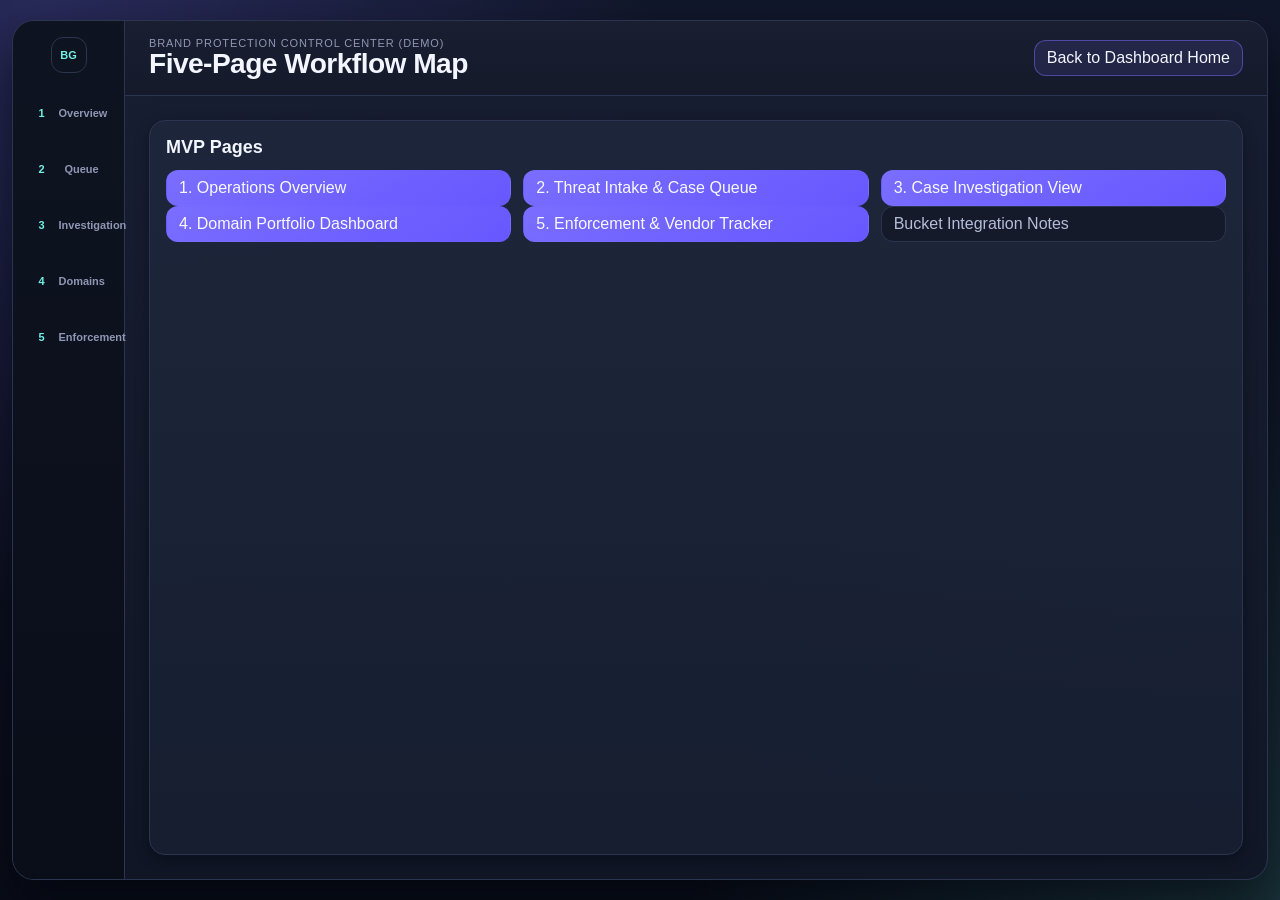
==== dashboard/security-suite/index.html @ 29cd8f2a "feat(brandguard): implement 5-page control center MVP + reusable saas-security-neon bucket feat(bran" ====
<!doctype html>
<html lang="en">
  <head>
    <meta charset="UTF-8" />
    <meta name="viewport" content="width=device-width, initial-scale=1.0" />
    <title>Brand Protection Control Center — Interface Map</title>
    <link rel="stylesheet" href="../../design-system/saas-security-neon/tokens.css" />
    <link rel="stylesheet" href="./assets/security-suite.css" />
  </head>
  <body class="theme-saas-security-neon">
    <div class="ss-page">
      <div class="ss-shell">
        <aside class="ss-rail">
          <div class="ss-logo" aria-hidden="true">BG</div>
          <nav class="ss-rail-nav" aria-label="Brand Protection Control Center pages">
            <a class="ss-icon-link" href="./security-overview.html" aria-label="Operations Overview"><span class="ss-icon-letter">1</span><span class="ss-icon-text">Overview</span></a>
            <a class="ss-icon-link" href="./table.html" aria-label="Case Queue"><span class="ss-icon-letter">2</span><span class="ss-icon-text">Queue</span></a>
            <a class="ss-icon-link" href="./charts.html" aria-label="Case Investigation"><span class="ss-icon-letter">3</span><span class="ss-icon-text">Investigation</span></a>
            <a class="ss-icon-link" href="./heatmap.html" aria-label="Domain Portfolio"><span class="ss-icon-letter">4</span><span class="ss-icon-text">Domains</span></a>
            <a class="ss-icon-link" href="./ui-elements.html" aria-label="Enforcement and Vendor Tracker"><span class="ss-icon-letter">5</span><span class="ss-icon-text">Enforcement</span></a>
          </nav>
        </aside>

        <main class="ss-main">
          <header class="ss-topbar">
            <div class="ss-topbar-row">
              <div>
                <p class="ss-page-kicker">Brand Protection Control Center (Demo)</p>
                <h1 class="ss-page-title">Five-Page Workflow Map</h1>
              </div>
              <div class="ss-actions">
                <a class="ss-link-btn ghost" href="../index.html">Back to Dashboard Home</a>
              </div>
            </div>
          </header>

          <section class="ss-content ss-grid">
            <article class="ss-card">
              <div class="ss-card-title-row"><h2 class="ss-card-title">MVP Pages</h2></div>
              <div class="ss-kpi-row">
                <a class="ss-link-btn primary" href="./security-overview.html">1. Operations Overview</a>
                <a class="ss-link-btn primary" href="./table.html">2. Threat Intake &amp; Case Queue</a>
                <a class="ss-link-btn primary" href="./charts.html">3. Case Investigation View</a>
              </div>
              <div class="ss-kpi-row">
                <a class="ss-link-btn primary" href="./heatmap.html">4. Domain Portfolio Dashboard</a>
                <a class="ss-link-btn primary" href="./ui-elements.html">5. Enforcement &amp; Vendor Tracker</a>
                <a class="ss-link-btn" href="../../design-system/saas-security-neon/INTEGRATION.md" target="_blank" rel="noreferrer">Bucket Integration Notes</a>
              </div>
            </article>
          </section>
        </main>
      </div>
    </div>
  </body>
</html>
---- design-system/saas-security-neon/tokens.css ----
.theme-saas-security-neon {
  --ss-color-bg: #0b0f1d;
  --ss-color-surface: #151a2b;
  --ss-color-surface-alt: #1e2338;
  --ss-color-surface-elevated: #242c45;
  --ss-color-border: #2b3550;
  --ss-color-text-primary: #f3f5ff;
  --ss-color-text-secondary: #b5bdd8;
  --ss-color-text-tertiary: #8f97b5;
  --ss-color-accent-primary: #7a6dff;
  --ss-color-accent-secondary: #72f0e4;
  --ss-color-accent-tertiary: #ea93ff;
  --ss-color-chart-lime: #c8ef6a;
  --ss-color-warning: #ffbf73;
  --ss-color-danger: #ff739d;
  --ss-color-success: #62efc0;

  --ss-font-family-sans: Manrope, "Segoe UI", "SF Pro Text", sans-serif;
  --ss-font-family-display: Sora, Manrope, "Segoe UI", sans-serif;

  --ss-type-xs: 11px;
  --ss-type-sm: 13px;
  --ss-type-md: 15px;
  --ss-type-lg: 18px;
  --ss-type-xl: 28px;
  --ss-type-display: 52px;

  --ss-weight-regular: 400;
  --ss-weight-medium: 500;
  --ss-weight-semibold: 600;
  --ss-weight-bold: 700;

  --ss-space-1: 4px;
  --ss-space-2: 8px;
  --ss-space-3: 12px;
  --ss-space-4: 16px;
  --ss-space-5: 24px;
  --ss-space-6: 32px;
  --ss-space-7: 40px;
  --ss-space-8: 56px;
  --ss-space-9: 72px;

  --ss-radius-sm: 8px;
  --ss-radius-md: 12px;
  --ss-radius-lg: 16px;
  --ss-radius-xl: 22px;
  --ss-radius-pill: 999px;

  --ss-shadow-subtle: 0 4px 14px rgba(2, 4, 14, 0.34);
  --ss-shadow-medium: 0 16px 34px rgba(2, 4, 14, 0.45);
  --ss-shadow-floating: 0 24px 50px rgba(1, 3, 11, 0.58);

  --ss-motion-fast: 120ms;
  --ss-motion-normal: 220ms;
  --ss-motion-slow: 360ms;
  --ss-motion-easing-standard: cubic-bezier(0.2, 0.8, 0.2, 1);
  --ss-motion-easing-emphasized: cubic-bezier(0.25, 1, 0.4, 1);
}
---- dashboard/security-suite/assets/security-suite.css ----
:root {
  --ss-page-max: 1360px;
  --ss-rail-width: 112px;
  --ss-focus-ring: 2px solid var(--ss-color-accent-primary);
}

* {
  box-sizing: border-box;
}

html,
body {
  margin: 0;
  min-height: 100%;
}

body {
  font-family: var(--ss-font-family-sans);
  color: var(--ss-color-text-primary);
  background:
    radial-gradient(circle at 4% 0%, rgba(122, 109, 255, 0.22), transparent 40%),
    radial-gradient(circle at 100% 100%, rgba(114, 240, 228, 0.16), transparent 38%),
    linear-gradient(180deg, #11172b 0%, #090d18 100%);
}

a,
button,
input,
select,
textarea {
  font: inherit;
  color: inherit;
}

a {
  text-decoration: none;
}

a:focus-visible,
button:focus-visible,
input:focus-visible,
select:focus-visible,
textarea:focus-visible {
  outline: var(--ss-focus-ring);
  outline-offset: 2px;
}

.ss-page {
  width: min(var(--ss-page-max), calc(100% - var(--ss-space-5)));
  margin: 20px auto;
}

.ss-shell {
  min-height: calc(100vh - 40px);
  border-radius: var(--ss-radius-xl);
  border: 1px solid var(--ss-color-border);
  background: linear-gradient(180deg, rgba(23, 30, 49, 0.96), rgba(16, 22, 37, 0.96));
  box-shadow: var(--ss-shadow-floating);
  display: grid;
  grid-template-columns: var(--ss-rail-width) 1fr;
  overflow: hidden;
}

.ss-rail {
  border-right: 1px solid var(--ss-color-border);
  background: linear-gradient(180deg, rgba(14, 19, 32, 0.95), rgba(9, 13, 24, 0.95));
  padding: var(--ss-space-4) var(--ss-space-2);
  display: grid;
  grid-template-rows: auto 1fr;
  gap: var(--ss-space-4);
}

.ss-logo {
  width: 36px;
  height: 36px;
  border-radius: var(--ss-radius-md);
  border: 1px solid var(--ss-color-border);
  margin: 0 auto;
  display: grid;
  place-items: center;
  font-size: var(--ss-type-xs);
  font-weight: var(--ss-weight-semibold);
  color: var(--ss-color-accent-secondary);
}

.ss-rail-nav {
  display: grid;
  align-content: start;
  gap: var(--ss-space-2);
}

.ss-icon-link {
  width: 94px;
  min-height: 48px;
  margin: 0 auto;
  border-radius: var(--ss-radius-md);
  border: 1px solid transparent;
  background: transparent;
  color: var(--ss-color-text-tertiary);
  display: grid;
  align-items: center;
  justify-items: center;
  grid-template-columns: 18px 1fr;
  gap: 8px;
  padding: 8px 10px;
  font-size: var(--ss-type-sm);
  font-weight: var(--ss-weight-semibold);
  transition:
    color var(--ss-motion-fast) var(--ss-motion-easing-standard),
    border-color var(--ss-motion-fast) var(--ss-motion-easing-standard),
    background var(--ss-motion-fast) var(--ss-motion-easing-standard);
}

.ss-icon-link:hover,
.ss-icon-link.is-active {
  color: var(--ss-color-text-primary);
  background: var(--ss-color-surface-elevated);
  border-color: var(--ss-color-border);
}

.ss-icon-letter {
  color: var(--ss-color-accent-secondary);
  font-size: var(--ss-type-xs);
  font-weight: var(--ss-weight-bold);
}

.ss-icon-text {
  font-size: 11px;
  text-align: left;
  line-height: 1.1;
}

.ss-main {
  display: grid;
  grid-template-rows: auto 1fr;
  overflow: hidden;
}

.ss-topbar {
  border-bottom: 1px solid var(--ss-color-border);
  padding: var(--ss-space-4) var(--ss-space-5);
  display: grid;
  gap: var(--ss-space-3);
  background: linear-gradient(180deg, rgba(25, 31, 49, 0.95), rgba(20, 26, 42, 0.95));
}

.ss-topbar-row {
  display: flex;
  flex-wrap: wrap;
  align-items: center;
  justify-content: space-between;
  gap: var(--ss-space-3);
}

.ss-page-kicker {
  margin: 0;
  font-size: var(--ss-type-xs);
  letter-spacing: 0.08em;
  text-transform: uppercase;
  color: var(--ss-color-text-tertiary);
}

.ss-page-title {
  margin: 0;
  font-family: var(--ss-font-family-display);
  font-size: clamp(26px, 2.2vw, 48px);
  letter-spacing: -0.02em;
  line-height: 1.05;
  text-wrap: balance;
}

.ss-actions,
.ss-controls {
  display: flex;
  flex-wrap: wrap;
  gap: var(--ss-space-2);
  align-items: center;
}

.ss-page-tabs {
  display: flex;
  flex-wrap: wrap;
  gap: 6px;
}

.ss-page-tab {
  border: 1px solid var(--ss-color-border);
  border-radius: var(--ss-radius-pill);
  background: rgba(255, 255, 255, 0.02);
  color: var(--ss-color-text-secondary);
  padding: 6px 10px;
  font-size: var(--ss-type-xs);
  line-height: 1.2;
  transition:
    border-color var(--ss-motion-fast) var(--ss-motion-easing-standard),
    color var(--ss-motion-fast) var(--ss-motion-easing-standard),
    background var(--ss-motion-fast) var(--ss-motion-easing-standard);
}

.ss-page-tab:hover {
  border-color: rgba(122, 109, 255, 0.72);
  color: var(--ss-color-text-primary);
  background: rgba(122, 109, 255, 0.18);
}

.ss-page-tab.is-active {
  border-color: rgba(122, 109, 255, 0.78);
  color: var(--ss-color-text-primary);
  background: rgba(122, 109, 255, 0.24);
}

.ss-btn,
.ss-link-btn,
.ss-pill,
.ss-segment,
.ss-state-toggle,
.ss-page-btn,
.ss-icon-btn {
  border: 1px solid var(--ss-color-border);
  border-radius: var(--ss-radius-md);
  background: var(--ss-color-surface);
  color: var(--ss-color-text-secondary);
  padding: 8px 12px;
  cursor: pointer;
  transition:
    transform var(--ss-motion-fast) var(--ss-motion-easing-standard),
    border-color var(--ss-motion-fast) var(--ss-motion-easing-standard),
    color var(--ss-motion-fast) var(--ss-motion-easing-standard),
    background var(--ss-motion-fast) var(--ss-motion-easing-standard);
}

.ss-btn:hover,
.ss-link-btn:hover,
.ss-pill:hover,
.ss-segment:hover,
.ss-state-toggle:hover,
.ss-page-btn:hover,
.ss-icon-btn:hover {
  border-color: rgba(122, 109, 255, 0.72);
  color: var(--ss-color-text-primary);
  background: var(--ss-color-surface-elevated);
}

.ss-btn:disabled,
.ss-segment:disabled {
  opacity: 0.5;
  cursor: not-allowed;
}

.ss-btn.primary,
.ss-link-btn.primary {
  border-color: transparent;
  color: #f8f9ff;
  background: linear-gradient(150deg, var(--ss-color-accent-primary), #6658ff);
}

.ss-btn.primary:hover,
.ss-link-btn.primary:hover {
  transform: translateY(-1px);
}

.ss-btn.ghost,
.ss-link-btn.ghost {
  border-color: rgba(122, 109, 255, 0.5);
  color: var(--ss-color-text-primary);
  background: rgba(122, 109, 255, 0.12);
}

.ss-pill.is-active,
.ss-segment.is-active,
.ss-state-toggle.is-active,
.ss-page-btn.is-active {
  border-color: rgba(122, 109, 255, 0.7);
  color: var(--ss-color-text-primary);
  background: rgba(122, 109, 255, 0.24);
}

.ss-page-btn {
  width: 32px;
  height: 32px;
  border-radius: 999px;
  padding: 0;
}

.ss-field {
  min-width: 228px;
  display: grid;
  gap: 4px;
  color: var(--ss-color-text-secondary);
  font-size: var(--ss-type-xs);
}

.ss-field-small {
  min-width: 94px;
}

.ss-input,
.ss-select,
.ss-range,
.ss-textarea {
  border: 1px solid var(--ss-color-border);
  border-radius: var(--ss-radius-md);
  background: var(--ss-color-surface);
  color: var(--ss-color-text-primary);
  padding: 8px 10px;
}

.ss-textarea {
  resize: vertical;
  min-height: 84px;
}

.ss-select {
  appearance: none;
  background-image:
    linear-gradient(45deg, transparent 50%, var(--ss-color-text-secondary) 50%),
    linear-gradient(135deg, var(--ss-color-text-secondary) 50%, transparent 50%);
  background-position:
    calc(100% - 18px) 14px,
    calc(100% - 12px) 14px;
  background-size: 6px 6px;
  background-repeat: no-repeat;
  padding-right: 28px;
}

.ss-content {
  overflow: auto;
  padding: var(--ss-space-5);
}

.ss-grid {
  display: grid;
  gap: var(--ss-space-4);
}

.ss-two-col {
  display: grid;
  gap: var(--ss-space-4);
  grid-template-columns: 1.15fr 0.85fr;
}

.ss-two-col-main {
  align-items: start;
}

.ss-card {
  border: 1px solid var(--ss-color-border);
  border-radius: var(--ss-radius-lg);
  background: linear-gradient(180deg, rgba(31, 39, 61, 0.86), rgba(23, 31, 49, 0.86));
  box-shadow: var(--ss-shadow-subtle);
  padding: var(--ss-space-4);
}

.ss-card-title-row {
  display: flex;
  justify-content: space-between;
  align-items: baseline;
  gap: var(--ss-space-2);
  flex-wrap: wrap;
  margin-bottom: var(--ss-space-3);
}

.ss-card-title {
  margin: 0;
  font-family: var(--ss-font-family-display);
  font-size: var(--ss-type-lg);
}

.ss-subtle {
  margin: 0;
  color: var(--ss-color-text-secondary);
  font-size: var(--ss-type-sm);
}

.ss-subtitle {
  margin: var(--ss-space-3) 0 var(--ss-space-2);
  color: var(--ss-color-text-primary);
  font-size: var(--ss-type-sm);
}

.ss-kpi-row {
  display: grid;
  gap: var(--ss-space-3);
  grid-template-columns: repeat(3, minmax(0, 1fr));
}

.ss-kpi-card h2 {
  margin: var(--ss-space-1) 0 0;
  font-family: var(--ss-font-family-display);
  font-size: clamp(26px, 2.2vw, 36px);
}

.ss-kpi-compact .ss-kpi-card h2 {
  font-size: clamp(22px, 1.8vw, 30px);
}

.ss-table-wrap {
  border: 1px solid var(--ss-color-border);
  border-radius: var(--ss-radius-md);
  overflow: auto;
}

.ss-table {
  width: 100%;
  border-collapse: collapse;
  min-width: 760px;
}

.ss-table-wide {
  min-width: 1180px;
}

.ss-table th,
.ss-table td {
  padding: 11px 12px;
  border-bottom: 1px solid var(--ss-color-border);
  text-align: left;
  font-size: var(--ss-type-sm);
  line-height: 1.35;
  vertical-align: top;
  overflow-wrap: anywhere;
}

.ss-table th {
  text-transform: uppercase;
  letter-spacing: 0.06em;
  font-size: var(--ss-type-xs);
  color: var(--ss-color-text-tertiary);
  background: rgba(14, 20, 34, 0.82);
}

.ss-th-btn {
  border: none;
  background: transparent;
  color: inherit;
  cursor: pointer;
  padding: 0;
}

.ss-table tbody tr {
  transition: background var(--ss-motion-fast) var(--ss-motion-easing-standard);
}

.ss-table tbody tr:hover,
.ss-table tbody tr.is-selected {
  background: rgba(122, 109, 255, 0.16);
}

.ss-pagination {
  margin-top: var(--ss-space-3);
  display: flex;
  justify-content: space-between;
  align-items: center;
  gap: var(--ss-space-3);
  flex-wrap: wrap;
}

.ss-page-buttons {
  display: flex;
  gap: 6px;
}

.ss-status-chip {
  display: inline-flex;
  align-items: center;
  justify-content: center;
  border: 1px solid var(--ss-color-border);
  border-radius: var(--ss-radius-pill);
  padding: 2px 8px;
  font-size: var(--ss-type-xs);
  font-weight: var(--ss-weight-semibold);
}

.ss-status-chip.high {
  border-color: rgba(255, 115, 157, 0.7);
  color: var(--ss-color-danger);
}

.ss-status-chip.medium {
  border-color: rgba(255, 191, 115, 0.76);
  color: var(--ss-color-warning);
}

.ss-status-chip.low {
  border-color: rgba(98, 239, 192, 0.7);
  color: var(--ss-color-success);
}

.ss-status-chip.case {
  border-color: rgba(122, 109, 255, 0.72);
  color: var(--ss-color-accent-secondary);
}

.ss-status-chip.neutral {
  color: var(--ss-color-text-secondary);
}

.ss-empty,
.ss-error,
.ss-loading {
  border: 1px dashed var(--ss-color-border);
  border-radius: var(--ss-radius-md);
  background: rgba(9, 13, 24, 0.5);
  color: var(--ss-color-text-secondary);
  padding: var(--ss-space-3);
}

.ss-error {
  border-color: rgba(255, 115, 157, 0.62);
}

.ss-loading {
  display: inline-flex;
  align-items: center;
  gap: 8px;
}

.ss-loading::before {
  content: '';
  width: 12px;
  height: 12px;
  border-radius: 999px;
  border: 2px solid rgba(122, 109, 255, 0.25);
  border-top-color: var(--ss-color-accent-primary);
  animation: ss-spin 1s linear infinite;
}

@keyframes ss-spin {
  to {
    transform: rotate(360deg);
  }
}

.ss-kv-grid {
  display: grid;
  gap: var(--ss-space-2);
  grid-template-columns: repeat(2, minmax(0, 1fr));
}

.ss-kv {
  margin: 0;
  border: 1px solid var(--ss-color-border);
  border-radius: var(--ss-radius-sm);
  background: rgba(255, 255, 255, 0.03);
  padding: 8px;
  display: grid;
  gap: 3px;
}

.ss-kv p {
  margin: 0;
  color: var(--ss-color-text-tertiary);
  font-size: var(--ss-type-xs);
}

.ss-kv strong {
  color: var(--ss-color-text-primary);
  font-size: var(--ss-type-sm);
  overflow-wrap: anywhere;
}

.ss-chip-row {
  display: flex;
  flex-wrap: wrap;
  gap: 8px;
}

.ss-chip {
  border-radius: var(--ss-radius-pill);
  border: 1px solid var(--ss-color-border);
  background: rgba(255, 255, 255, 0.04);
  color: var(--ss-color-text-secondary);
  padding: 4px 8px;
  font-size: var(--ss-type-xs);
}

.ss-list {
  margin: 0;
  padding-left: 18px;
  display: grid;
  gap: 6px;
  color: var(--ss-color-text-secondary);
  font-size: var(--ss-type-sm);
  line-height: 1.35;
}

.ss-timeline {
  margin: 0;
  padding-left: 18px;
  display: grid;
  gap: var(--ss-space-2);
}

.ss-timeline li {
  color: var(--ss-color-text-secondary);
  font-size: var(--ss-type-sm);
}

.ss-timeline li strong {
  display: block;
  color: var(--ss-color-text-primary);
  font-size: var(--ss-type-sm);
}

.ss-timeline li p {
  margin: 4px 0;
}

.ss-timeline li span {
  color: var(--ss-color-text-tertiary);
  font-size: var(--ss-type-xs);
}

.ss-progress {
  position: relative;
  height: 12px;
  border-radius: var(--ss-radius-pill);
  background: rgba(255, 255, 255, 0.08);
  overflow: hidden;
}

.ss-progress > span {
  position: absolute;
  inset: 0 auto 0 0;
  width: var(--progress, 0%);
  background: linear-gradient(90deg, var(--ss-color-accent-primary), var(--ss-color-accent-secondary));
}

.ss-progress strong {
  position: absolute;
  inset: 0;
  display: grid;
  place-items: center;
  font-size: 10px;
  color: #0b1123;
}

.ss-progress-large {
  height: 18px;
}

.ss-progress-large strong {
  font-size: var(--ss-type-xs);
}

.ss-bar-list {
  display: grid;
  gap: var(--ss-space-2);
}

.ss-bar-item {
  border: 1px solid var(--ss-color-border);
  border-radius: var(--ss-radius-sm);
  background: rgba(255, 255, 255, 0.03);
  padding: 8px;
  display: grid;
  gap: 6px;
}

.ss-bar-meta {
  display: flex;
  justify-content: space-between;
  align-items: flex-start;
  gap: var(--ss-space-2);
  font-size: var(--ss-type-sm);
}

.ss-bar-meta span {
  color: var(--ss-color-text-secondary);
  flex: 1;
  line-height: 1.3;
  overflow-wrap: anywhere;
}

.ss-bar-meta strong {
  color: var(--ss-color-text-primary);
  flex: 0 0 auto;
  white-space: nowrap;
}

.ss-bar-track {
  height: 10px;
  border-radius: var(--ss-radius-pill);
  background: rgba(255, 255, 255, 0.08);
  overflow: hidden;
}

.ss-bar-track > span {
  display: block;
  height: 100%;
  background: linear-gradient(90deg, var(--ss-color-accent-primary), var(--ss-color-accent-tertiary));
}

.ss-pipeline {
  display: grid;
  gap: var(--ss-space-2);
}

.ss-pipeline-step {
  display: grid;
  gap: 6px;
}

.ss-svg {
  width: 100%;
  height: 190px;
  border-radius: var(--ss-radius-md);
  border: 1px solid var(--ss-color-border);
  background: rgba(9, 13, 24, 0.42);
}

.ss-tooltip {
  position: fixed;
  z-index: 20;
  max-width: 240px;
  border: 1px solid var(--ss-color-border);
  border-radius: var(--ss-radius-sm);
  background: #0d1220;
  color: var(--ss-color-text-primary);
  box-shadow: var(--ss-shadow-medium);
  padding: 6px 8px;
  font-size: var(--ss-type-xs);
  pointer-events: none;
}

.ss-hidden {
  display: none !important;
}

@media (max-width: 1240px) {
  .ss-two-col {
    grid-template-columns: 1fr;
  }

  .ss-kpi-row {
    grid-template-columns: 1fr;
  }
}

@media (max-width: 980px) {
  .ss-page {
    width: calc(100% - var(--ss-space-3));
    margin: 12px auto;
  }

  .ss-shell {
    grid-template-columns: 1fr;
    min-height: auto;
  }

  .ss-rail {
    grid-template-rows: auto;
    grid-template-columns: auto 1fr;
    align-items: center;
    padding: var(--ss-space-3);
  }

  .ss-rail-nav {
    grid-template-columns: repeat(5, minmax(92px, 1fr));
    justify-content: start;
    overflow-x: auto;
  }

  .ss-icon-link {
    width: auto;
    min-width: 92px;
    margin: 0;
  }

  .ss-topbar,
  .ss-content {
    padding: var(--ss-space-3);
  }

  .ss-kv-grid {
    grid-template-columns: 1fr;
  }
}

@media (max-width: 640px) {
  .ss-field {
    min-width: 0;
    width: 100%;
  }

  .ss-actions,
  .ss-controls {
    width: 100%;
  }

  .ss-btn,
  .ss-link-btn,
  .ss-pill,
  .ss-segment {
    flex: 1;
    justify-content: center;
    display: inline-flex;
  }

  .ss-page-tab {
    width: 100%;
  }

  .ss-icon-link {
    min-width: 78px;
    grid-template-columns: 1fr;
    justify-items: center;
    text-align: center;
    gap: 2px;
  }

  .ss-icon-text {
    font-size: 10px;
  }
}
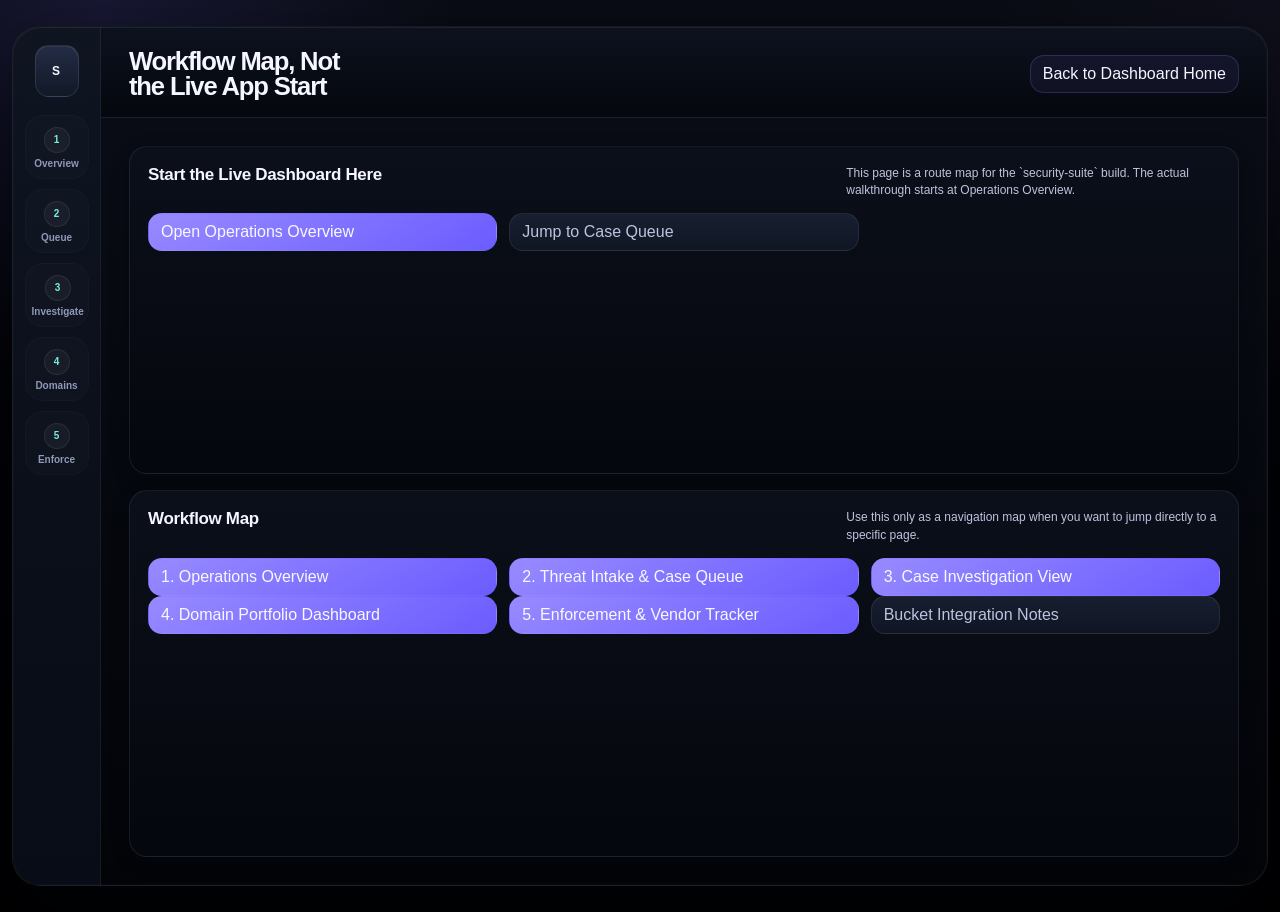
==== commit 72794694: "feat(speculo): refine workflow explainers and overview analytics" ====
--- a/dashboard/security-suite/index.html
+++ b/dashboard/security-suite/index.html
@@ -3,7 +3,7 @@
   <head>
     <meta charset="UTF-8" />
     <meta name="viewport" content="width=device-width, initial-scale=1.0" />
-    <title>Brand Protection Control Center — Interface Map</title>
+    <title>Brand Protection Control Center — Workflow Map (Not App Start)</title>
     <link rel="stylesheet" href="../../design-system/saas-security-neon/tokens.css" />
     <link rel="stylesheet" href="./assets/security-suite.css" />
   </head>
@@ -11,13 +11,13 @@
     <div class="ss-page">
       <div class="ss-shell">
         <aside class="ss-rail">
-          <div class="ss-logo" aria-hidden="true">BG</div>
+          <button class="ss-logo" type="button" data-brand-trigger aria-label="About Speculo">S</button>
           <nav class="ss-rail-nav" aria-label="Brand Protection Control Center pages">
             <a class="ss-icon-link" href="./security-overview.html" aria-label="Operations Overview"><span class="ss-icon-letter">1</span><span class="ss-icon-text">Overview</span></a>
             <a class="ss-icon-link" href="./table.html" aria-label="Case Queue"><span class="ss-icon-letter">2</span><span class="ss-icon-text">Queue</span></a>
-            <a class="ss-icon-link" href="./charts.html" aria-label="Case Investigation"><span class="ss-icon-letter">3</span><span class="ss-icon-text">Investigation</span></a>
+            <a class="ss-icon-link" href="./charts.html" aria-label="Case Investigation"><span class="ss-icon-letter">3</span><span class="ss-icon-text">Investigate</span></a>
             <a class="ss-icon-link" href="./heatmap.html" aria-label="Domain Portfolio"><span class="ss-icon-letter">4</span><span class="ss-icon-text">Domains</span></a>
-            <a class="ss-icon-link" href="./ui-elements.html" aria-label="Enforcement and Vendor Tracker"><span class="ss-icon-letter">5</span><span class="ss-icon-text">Enforcement</span></a>
+            <a class="ss-icon-link" href="./ui-elements.html" aria-label="Enforcement and Vendor Tracker"><span class="ss-icon-letter">5</span><span class="ss-icon-text">Enforce</span></a>
           </nav>
         </aside>
 
@@ -25,8 +25,7 @@
           <header class="ss-topbar">
             <div class="ss-topbar-row">
               <div>
-                <p class="ss-page-kicker">Brand Protection Control Center (Demo)</p>
-                <h1 class="ss-page-title">Five-Page Workflow Map</h1>
+                <h1 class="ss-page-title">Workflow Map, Not the Live App Start</h1>
               </div>
               <div class="ss-actions">
                 <a class="ss-link-btn ghost" href="../index.html">Back to Dashboard Home</a>
@@ -36,7 +35,21 @@
 
           <section class="ss-content ss-grid">
             <article class="ss-card">
-              <div class="ss-card-title-row"><h2 class="ss-card-title">MVP Pages</h2></div>
+              <div class="ss-card-title-row">
+                <h2 class="ss-card-title">Start the Live Dashboard Here</h2>
+                <p class="ss-subtle">This page is a route map for the `security-suite` build. The actual walkthrough starts at Operations Overview.</p>
+              </div>
+              <div class="ss-kpi-row">
+                <a class="ss-link-btn primary" href="./security-overview.html">Open Operations Overview</a>
+                <a class="ss-link-btn" href="./table.html">Jump to Case Queue</a>
+              </div>
+            </article>
+
+            <article class="ss-card">
+              <div class="ss-card-title-row">
+                <h2 class="ss-card-title">Workflow Map</h2>
+                <p class="ss-subtle">Use this only as a navigation map when you want to jump directly to a specific page.</p>
+              </div>
               <div class="ss-kpi-row">
                 <a class="ss-link-btn primary" href="./security-overview.html">1. Operations Overview</a>
                 <a class="ss-link-btn primary" href="./table.html">2. Threat Intake &amp; Case Queue</a>
--- a/design-system/saas-security-neon/tokens.css
+++ b/design-system/saas-security-neon/tokens.css
@@ -1,29 +1,29 @@
 .theme-saas-security-neon {
-  --ss-color-bg: #0b0f1d;
-  --ss-color-surface: #151a2b;
-  --ss-color-surface-alt: #1e2338;
-  --ss-color-surface-elevated: #242c45;
-  --ss-color-border: #2b3550;
-  --ss-color-text-primary: #f3f5ff;
-  --ss-color-text-secondary: #b5bdd8;
-  --ss-color-text-tertiary: #8f97b5;
-  --ss-color-accent-primary: #7a6dff;
-  --ss-color-accent-secondary: #72f0e4;
-  --ss-color-accent-tertiary: #ea93ff;
-  --ss-color-chart-lime: #c8ef6a;
-  --ss-color-warning: #ffbf73;
-  --ss-color-danger: #ff739d;
-  --ss-color-success: #62efc0;
+  --ss-color-bg: #090d18;
+  --ss-color-surface: #141b2b;
+  --ss-color-surface-alt: #1d2539;
+  --ss-color-surface-elevated: #262f47;
+  --ss-color-border: #303a56;
+  --ss-color-text-primary: #f5f6ff;
+  --ss-color-text-secondary: #bcc4de;
+  --ss-color-text-tertiary: #8f98b6;
+  --ss-color-accent-primary: #8879ff;
+  --ss-color-accent-secondary: #79ece1;
+  --ss-color-accent-tertiary: #eca4ff;
+  --ss-color-chart-lime: #ccef73;
+  --ss-color-warning: #ffc27c;
+  --ss-color-danger: #ff7ea6;
+  --ss-color-success: #6de7c6;
 
-  --ss-font-family-sans: Manrope, "Segoe UI", "SF Pro Text", sans-serif;
-  --ss-font-family-display: Sora, Manrope, "Segoe UI", sans-serif;
+  --ss-font-family-sans: Manrope, "Avenir Next", "Segoe UI", sans-serif;
+  --ss-font-family-display: Sora, "Space Grotesk", Manrope, sans-serif;
 
   --ss-type-xs: 11px;
   --ss-type-sm: 13px;
   --ss-type-md: 15px;
-  --ss-type-lg: 18px;
-  --ss-type-xl: 28px;
-  --ss-type-display: 52px;
+  --ss-type-lg: 19px;
+  --ss-type-xl: 30px;
+  --ss-type-display: 56px;
 
   --ss-weight-regular: 400;
   --ss-weight-medium: 500;
@@ -35,20 +35,20 @@
   --ss-space-3: 12px;
   --ss-space-4: 16px;
   --ss-space-5: 24px;
-  --ss-space-6: 32px;
-  --ss-space-7: 40px;
+  --ss-space-6: 34px;
+  --ss-space-7: 42px;
   --ss-space-8: 56px;
   --ss-space-9: 72px;
 
   --ss-radius-sm: 8px;
-  --ss-radius-md: 12px;
-  --ss-radius-lg: 16px;
-  --ss-radius-xl: 22px;
+  --ss-radius-md: 14px;
+  --ss-radius-lg: 18px;
+  --ss-radius-xl: 28px;
   --ss-radius-pill: 999px;
 
-  --ss-shadow-subtle: 0 4px 14px rgba(2, 4, 14, 0.34);
-  --ss-shadow-medium: 0 16px 34px rgba(2, 4, 14, 0.45);
-  --ss-shadow-floating: 0 24px 50px rgba(1, 3, 11, 0.58);
+  --ss-shadow-subtle: 0 6px 18px rgba(2, 5, 16, 0.3);
+  --ss-shadow-medium: 0 18px 42px rgba(2, 5, 16, 0.44);
+  --ss-shadow-floating: 0 30px 72px rgba(1, 3, 11, 0.58);
 
   --ss-motion-fast: 120ms;
   --ss-motion-normal: 220ms;
--- a/dashboard/security-suite/assets/security-suite.css
+++ b/dashboard/security-suite/assets/security-suite.css
@@ -1,6 +1,6 @@
 :root {
-  --ss-page-max: 1360px;
-  --ss-rail-width: 112px;
+  --ss-page-max: 1440px;
+  --ss-rail-width: 88px;
   --ss-focus-ring: 2px solid var(--ss-color-accent-primary);
 }
 
@@ -18,9 +18,9 @@
   font-family: var(--ss-font-family-sans);
   color: var(--ss-color-text-primary);
   background:
-    radial-gradient(circle at 4% 0%, rgba(122, 109, 255, 0.22), transparent 40%),
-    radial-gradient(circle at 100% 100%, rgba(114, 240, 228, 0.16), transparent 38%),
-    linear-gradient(180deg, #11172b 0%, #090d18 100%);
+    radial-gradient(circle at 8% 0%, rgba(110, 92, 236, 0.14), transparent 24%),
+    radial-gradient(circle at 100% 10%, rgba(191, 121, 255, 0.04), transparent 20%),
+    linear-gradient(180deg, #090c14 0%, #020306 42%, #000000 100%);
 }
 
 a,
@@ -47,87 +47,467 @@
 
 .ss-page {
   width: min(var(--ss-page-max), calc(100% - var(--ss-space-5)));
-  margin: 20px auto;
+  margin: 26px auto;
 }
 
 .ss-shell {
   min-height: calc(100vh - 40px);
   border-radius: var(--ss-radius-xl);
-  border: 1px solid var(--ss-color-border);
-  background: linear-gradient(180deg, rgba(23, 30, 49, 0.96), rgba(16, 22, 37, 0.96));
+  border: 1px solid rgba(255, 255, 255, 0.08);
+  background:
+    linear-gradient(180deg, rgba(10, 13, 22, 0.985), rgba(2, 4, 8, 0.995)),
+    linear-gradient(180deg, rgba(255, 255, 255, 0.012), rgba(255, 255, 255, 0));
   box-shadow: var(--ss-shadow-floating);
   display: grid;
   grid-template-columns: var(--ss-rail-width) 1fr;
   overflow: hidden;
+  position: relative;
+}
+
+.ss-shell::before {
+  content: '';
+  position: absolute;
+  inset: 0;
+  pointer-events: none;
+  border-radius: inherit;
+  box-shadow:
+    inset 0 1px 0 rgba(255, 255, 255, 0.06),
+    inset 0 0 0 1px rgba(255, 255, 255, 0.015);
 }
 
 .ss-rail {
-  border-right: 1px solid var(--ss-color-border);
-  background: linear-gradient(180deg, rgba(14, 19, 32, 0.95), rgba(9, 13, 24, 0.95));
-  padding: var(--ss-space-4) var(--ss-space-2);
+  border-right: 1px solid rgba(255, 255, 255, 0.06);
+  background:
+    linear-gradient(180deg, rgba(15, 20, 33, 0.98), rgba(8, 12, 22, 0.98)),
+    radial-gradient(circle at 50% 0%, rgba(136, 121, 255, 0.16), transparent 34%);
+  padding: 18px 10px;
   display: grid;
   grid-template-rows: auto 1fr;
-  gap: var(--ss-space-4);
+  gap: 18px;
 }
 
 .ss-logo {
-  width: 36px;
-  height: 36px;
+  width: 44px;
+  height: 52px;
   border-radius: var(--ss-radius-md);
-  border: 1px solid var(--ss-color-border);
+  border: 1px solid rgba(255, 255, 255, 0.1);
   margin: 0 auto;
   display: grid;
   place-items: center;
+  background: linear-gradient(180deg, rgba(37, 46, 72, 0.95), rgba(18, 24, 39, 0.95));
+  font-size: 12px;
+  font-weight: var(--ss-weight-semibold);
+  letter-spacing: 0.08em;
+  color: var(--ss-color-text-primary);
+  box-shadow: inset 0 1px 0 rgba(255, 255, 255, 0.05);
+}
+
+button.ss-logo {
+  cursor: pointer;
+  transition:
+    transform var(--ss-motion-fast) var(--ss-motion-easing-standard),
+    border-color var(--ss-motion-fast) var(--ss-motion-easing-standard),
+    box-shadow var(--ss-motion-fast) var(--ss-motion-easing-standard),
+    background var(--ss-motion-fast) var(--ss-motion-easing-standard);
+}
+
+button.ss-logo:hover {
+  transform: translateY(-1px);
+  border-color: rgba(151, 138, 255, 0.28);
+  box-shadow:
+    inset 0 1px 0 rgba(255, 255, 255, 0.08),
+    0 12px 22px rgba(3, 6, 17, 0.2);
+}
+
+button.ss-logo[aria-expanded='true'] {
+  border-color: rgba(151, 138, 255, 0.34);
+  box-shadow:
+    inset 0 1px 0 rgba(255, 255, 255, 0.08),
+    0 14px 26px rgba(3, 6, 17, 0.24);
+}
+
+.ss-brand-popover {
+  position: fixed;
+  z-index: 30;
+  width: 248px;
+  border-radius: 16px;
+  border: 1px solid rgba(151, 138, 255, 0.16);
+  background:
+    linear-gradient(180deg, rgba(10, 13, 22, 0.985), rgba(2, 4, 8, 0.995)),
+    radial-gradient(circle at 0% 0%, rgba(110, 92, 236, 0.08), transparent 28%);
+  box-shadow:
+    0 18px 36px rgba(0, 0, 0, 0.35),
+    inset 0 1px 0 rgba(255, 255, 255, 0.06);
+  padding: 12px 14px 13px;
+  display: grid;
+  gap: 10px;
+  opacity: 0;
+  pointer-events: none;
+  transform: translateY(-4px);
+  transition:
+    opacity var(--ss-motion-fast) var(--ss-motion-easing-standard),
+    transform var(--ss-motion-fast) var(--ss-motion-easing-standard);
+}
+
+.ss-brand-popover.is-open {
+  opacity: 1;
+  pointer-events: auto;
+  transform: translateY(0);
+}
+
+.ss-brand-popover-head {
+  display: flex;
+  align-items: center;
+  gap: 8px;
+  color: #8ef7d2;
+  font-size: 11px;
+  letter-spacing: 0.08em;
+  text-transform: uppercase;
+}
+
+.ss-brand-popover-dot {
+  width: 8px;
+  height: 8px;
+  border-radius: 999px;
+  background: linear-gradient(180deg, #8ef7d2, #59c7a0);
+  box-shadow: 0 0 12px rgba(142, 247, 210, 0.28);
+}
+
+.ss-brand-popover-screen {
+  border-radius: 12px;
+  border: 1px solid rgba(255, 255, 255, 0.06);
+  background:
+    linear-gradient(180deg, rgba(6, 9, 16, 0.98), rgba(2, 4, 8, 0.99)),
+    linear-gradient(90deg, rgba(142, 247, 210, 0.02), rgba(151, 138, 255, 0.03));
+  padding: 12px 12px 11px;
+  display: grid;
+  gap: 8px;
+  font-family: ui-monospace, SFMono-Regular, Menlo, Monaco, Consolas, 'Liberation Mono', monospace;
+}
+
+.ss-brand-popover-title {
+  margin: 0;
+  color: #f5f7ff;
+  font-size: 14px;
+  letter-spacing: 0.02em;
+  text-transform: lowercase;
+}
+
+.ss-brand-popover-line {
+  margin: 0;
+  color: #9bb0d3;
+  font-size: 12px;
+  line-height: 1.5;
+  min-height: 18px;
+}
+
+.ss-brand-popover-line::before {
+  content: '> ';
+  color: #8ef7d2;
+}
+
+.ss-brand-cursor {
+  display: inline-block;
+  width: 7px;
+  margin-left: 1px;
+  color: #8ef7d2;
+  animation: ssBrandBlink 1s steps(1) infinite;
+}
+
+@keyframes ssBrandBlink {
+  50% {
+    opacity: 0;
+  }
+}
+
+.ss-explainer-popover {
+  position: fixed;
+  z-index: 32;
+  width: min(520px, calc(100vw - 24px));
+  max-height: calc(100vh - 24px);
+  border-radius: 15px;
+  border: 1px solid rgba(255, 255, 255, 0.08);
+  background:
+    linear-gradient(180deg, rgba(49, 53, 66, 0.98), rgba(29, 32, 40, 0.995));
+  box-shadow:
+    0 26px 56px rgba(0, 0, 0, 0.46),
+    0 0 0 1px rgba(255, 255, 255, 0.025),
+    inset 0 1px 0 rgba(255, 255, 255, 0.06);
+  overflow: hidden;
+  display: grid;
+  opacity: 0;
+  pointer-events: none;
+  transform: translateY(-4px);
+  transition:
+    opacity var(--ss-motion-fast) var(--ss-motion-easing-standard),
+    transform var(--ss-motion-fast) var(--ss-motion-easing-standard);
+}
+
+.ss-explainer-popover.is-open {
+  opacity: 1;
+  pointer-events: auto;
+  transform: translateY(0);
+}
+
+.ss-explainer-popover-head {
+  display: flex;
+  align-items: center;
+  justify-content: space-between;
+  gap: 12px;
+  padding: 11px 14px 10px;
+  border-bottom: 1px solid rgba(255, 255, 255, 0.06);
+  background:
+    linear-gradient(180deg, rgba(62, 67, 81, 0.98), rgba(39, 43, 54, 0.98)),
+    linear-gradient(90deg, rgba(255, 255, 255, 0.03), rgba(255, 255, 255, 0));
+  color: #d4dbeb;
+  font-size: 11px;
+  letter-spacing: 0.04em;
+}
+
+.ss-explainer-popover-head::before {
+  content: '';
+  width: 30px;
+  height: 8px;
+  border-radius: 999px;
+  background:
+    radial-gradient(circle at 4px 50%, rgba(255, 121, 198, 0.86) 0 3px, transparent 3.6px),
+    radial-gradient(circle at 15px 50%, rgba(255, 197, 92, 0.82) 0 3px, transparent 3.6px),
+    radial-gradient(circle at 26px 50%, rgba(69, 214, 166, 0.84) 0 3px, transparent 3.6px);
+  flex: 0 0 auto;
+}
+
+.ss-explainer-window-meta {
+  min-width: 0;
+  display: flex;
+  align-items: center;
+  gap: 10px;
+  margin-right: auto;
+}
+
+.ss-explainer-lang {
+  color: #e4eaf6;
+  font-family: ui-monospace, SFMono-Regular, Menlo, Monaco, Consolas, 'Liberation Mono', monospace;
+  font-size: 10.5px;
+  letter-spacing: 0.02em;
+  text-transform: lowercase;
+}
+
+.ss-explainer-file {
+  min-width: 0;
+  overflow: hidden;
+  text-overflow: ellipsis;
+  white-space: nowrap;
+  font-weight: var(--ss-weight-medium);
+  color: #8f9bb5;
+  font-family: ui-monospace, SFMono-Regular, Menlo, Monaco, Consolas, 'Liberation Mono', monospace;
+}
+
+.ss-explainer-head-mark {
+  color: rgba(255, 255, 255, 0.28);
+  font-family: ui-monospace, SFMono-Regular, Menlo, Monaco, Consolas, 'Liberation Mono', monospace;
+  letter-spacing: 0.04em;
+}
+
+.ss-explainer-popover-screen {
+  background:
+    radial-gradient(circle at top left, rgba(115, 95, 255, 0.045), transparent 34%),
+    linear-gradient(180deg, rgba(27, 29, 37, 0.996), rgba(20, 22, 29, 0.996));
+  padding: 14px 0 10px;
+  display: grid;
+  gap: 10px;
+  min-height: 0;
+  font-family: ui-monospace, SFMono-Regular, Menlo, Monaco, Consolas, 'Liberation Mono', monospace;
+}
+
+.ss-explainer-code {
+  min-height: 148px;
+  display: grid;
+  gap: 2px;
+  padding: 6px 12px 0;
+  max-height: 300px;
+  overflow: auto;
+  border-top: 1px solid rgba(255, 255, 255, 0.025);
+  border-bottom: 1px solid rgba(255, 255, 255, 0.04);
+  background:
+    linear-gradient(180deg, rgba(16, 18, 24, 0.38), rgba(16, 18, 24, 0)),
+    linear-gradient(90deg, rgba(255, 255, 255, 0.01), rgba(255, 255, 255, 0));
+}
+
+.ss-explainer-code::-webkit-scrollbar {
+  width: 8px;
+}
+
+.ss-explainer-code::-webkit-scrollbar-thumb {
+  border-radius: 999px;
+  background: rgba(136, 121, 255, 0.22);
+}
+
+.ss-explainer-code::-webkit-scrollbar-track {
+  background: transparent;
+}
+
+.ss-code-line {
+  display: grid;
+  grid-template-columns: 24px 1fr;
+  gap: 10px;
+  align-items: start;
+  font-size: 11.5px;
+  line-height: 1.64;
+  min-width: 0;
+}
+
+.ss-code-line-number {
+  color: rgba(148, 155, 176, 0.34);
+  text-align: right;
+  user-select: none;
+}
+
+.ss-code-line-content {
+  white-space: pre-wrap;
+  word-break: break-word;
+  padding-left: calc(var(--ss-code-indent, 0) * 13px);
+  min-width: 0;
+}
+
+.ss-code-token {
+  white-space: pre-wrap;
+}
+
+.ss-code-token-key {
+  color: #ff7cc6;
+}
+
+.ss-code-token-string {
+  color: #33dfc6;
+}
+
+.ss-code-token-number {
+  color: #cca8ff;
+}
+
+.ss-code-token-literal {
+  color: #ffc47f;
+}
+
+.ss-code-token-punct {
+  color: #7f8aa3;
+}
+
+.ss-explainer-options {
+  display: grid;
+  gap: 4px;
+  padding: 0 12px 2px;
+}
+
+.ss-explainer-option {
+  width: 100%;
+  display: grid;
+  grid-template-columns: 54px 1fr;
+  gap: 8px;
+  align-items: center;
+  justify-content: flex-start;
+  text-align: left;
+  padding: 6px 9px;
+  border-radius: 8px;
+  border: 1px solid rgba(255, 255, 255, 0.03);
+  background: linear-gradient(180deg, rgba(29, 32, 40, 0.52), rgba(22, 24, 31, 0.62));
+  color: #cad3e6;
+  font-family: ui-monospace, SFMono-Regular, Menlo, Monaco, Consolas, 'Liberation Mono', monospace;
+  font-size: 10.25px;
+  cursor: pointer;
+  transition:
+    border-color var(--ss-motion-fast) var(--ss-motion-easing-standard),
+    background var(--ss-motion-fast) var(--ss-motion-easing-standard),
+    color var(--ss-motion-fast) var(--ss-motion-easing-standard),
+    transform var(--ss-motion-fast) var(--ss-motion-easing-standard);
+}
+
+.ss-explainer-option:hover,
+.ss-explainer-option:focus-visible {
+  border-color: rgba(136, 121, 255, 0.34);
+  color: #ffffff;
+  background: linear-gradient(180deg, rgba(39, 43, 54, 0.86), rgba(28, 31, 40, 0.92));
+  transform: translateY(-1px);
+}
+
+.ss-explainer-option-index {
+  color: #7d89a3;
+  font-size: 9.5px;
+  letter-spacing: 0.04em;
+  text-transform: uppercase;
+}
+
+.ss-explainer-option-label {
+  color: inherit;
+  line-height: 1.32;
+  white-space: nowrap;
+  overflow: hidden;
+  text-overflow: ellipsis;
+}
+
+.ss-rail-nav {
+  display: grid;
+  align-content: start;
+  gap: 10px;
+}
+
+.ss-icon-link {
+  width: 64px;
+  min-height: 64px;
+  margin: 0 auto;
+  border-radius: 18px;
+  border: 1px solid rgba(255, 255, 255, 0.02);
+  background: rgba(255, 255, 255, 0.015);
+  color: var(--ss-color-text-tertiary);
+  display: grid;
+  align-items: center;
+  justify-items: center;
+  grid-template-columns: 1fr;
+  gap: 4px;
+  padding: 10px 6px 9px;
   font-size: var(--ss-type-xs);
   font-weight: var(--ss-weight-semibold);
-  color: var(--ss-color-accent-secondary);
-}
-
-.ss-rail-nav {
-  display: grid;
-  align-content: start;
-  gap: var(--ss-space-2);
-}
-
-.ss-icon-link {
-  width: 94px;
-  min-height: 48px;
-  margin: 0 auto;
-  border-radius: var(--ss-radius-md);
-  border: 1px solid transparent;
-  background: transparent;
-  color: var(--ss-color-text-tertiary);
-  display: grid;
-  align-items: center;
-  justify-items: center;
-  grid-template-columns: 18px 1fr;
-  gap: 8px;
-  padding: 8px 10px;
-  font-size: var(--ss-type-sm);
-  font-weight: var(--ss-weight-semibold);
+  text-align: center;
   transition:
     color var(--ss-motion-fast) var(--ss-motion-easing-standard),
     border-color var(--ss-motion-fast) var(--ss-motion-easing-standard),
-    background var(--ss-motion-fast) var(--ss-motion-easing-standard);
+    background var(--ss-motion-fast) var(--ss-motion-easing-standard),
+    transform var(--ss-motion-fast) var(--ss-motion-easing-standard),
+    box-shadow var(--ss-motion-fast) var(--ss-motion-easing-standard);
 }
 
 .ss-icon-link:hover,
 .ss-icon-link.is-active {
   color: var(--ss-color-text-primary);
-  background: var(--ss-color-surface-elevated);
-  border-color: var(--ss-color-border);
+  background: linear-gradient(180deg, rgba(45, 55, 84, 0.92), rgba(27, 34, 54, 0.92));
+  border-color: rgba(136, 121, 255, 0.22);
+  box-shadow:
+    inset 0 1px 0 rgba(255, 255, 255, 0.04),
+    0 12px 20px rgba(4, 7, 18, 0.25);
+  transform: translateY(-1px);
 }
 
 .ss-icon-letter {
+  width: 26px;
+  height: 26px;
+  border-radius: 999px;
+  border: 1px solid rgba(255, 255, 255, 0.08);
+  background: rgba(255, 255, 255, 0.04);
+  display: grid;
+  place-items: center;
   color: var(--ss-color-accent-secondary);
-  font-size: var(--ss-type-xs);
+  font-size: 10px;
   font-weight: var(--ss-weight-bold);
 }
 
 .ss-icon-text {
-  font-size: 11px;
-  text-align: left;
+  display: block;
+  width: 100%;
+  font-size: 10px;
   line-height: 1.1;
+  max-width: 52px;
+  margin: 0 auto;
+  text-wrap: balance;
 }
 
 .ss-main {
@@ -137,11 +517,13 @@
 }
 
 .ss-topbar {
-  border-bottom: 1px solid var(--ss-color-border);
-  padding: var(--ss-space-4) var(--ss-space-5);
-  display: grid;
-  gap: var(--ss-space-3);
-  background: linear-gradient(180deg, rgba(25, 31, 49, 0.95), rgba(20, 26, 42, 0.95));
+  border-bottom: 1px solid rgba(255, 255, 255, 0.06);
+  padding: 20px 28px 18px;
+  display: grid;
+  gap: 14px;
+  background:
+    linear-gradient(180deg, rgba(13, 18, 31, 0.98), rgba(4, 7, 13, 0.99)),
+    radial-gradient(circle at 0% 0%, rgba(110, 92, 236, 0.06), transparent 20%);
 }
 
 .ss-topbar-row {
@@ -149,13 +531,13 @@
   flex-wrap: wrap;
   align-items: center;
   justify-content: space-between;
-  gap: var(--ss-space-3);
+  gap: 10px 14px;
 }
 
 .ss-page-kicker {
   margin: 0;
   font-size: var(--ss-type-xs);
-  letter-spacing: 0.08em;
+  letter-spacing: 0.14em;
   text-transform: uppercase;
   color: var(--ss-color-text-tertiary);
 }
@@ -163,24 +545,180 @@
 .ss-page-title {
   margin: 0;
   font-family: var(--ss-font-family-display);
-  font-size: clamp(26px, 2.2vw, 48px);
-  letter-spacing: -0.02em;
-  line-height: 1.05;
-  text-wrap: balance;
+  font-size: clamp(24px, 2vw, 42px);
+  font-weight: var(--ss-weight-bold);
+  letter-spacing: -0.045em;
+  line-height: 0.97;
+  text-wrap: pretty;
+  max-width: 15ch;
+}
+
+body[data-page='overview'] .ss-page-title {
+  font-size: clamp(34px, 3vw, 60px);
+  max-width: 9ch;
 }
 
 .ss-actions,
 .ss-controls {
   display: flex;
   flex-wrap: wrap;
-  gap: var(--ss-space-2);
+  gap: 10px;
   align-items: center;
 }
 
+.ss-topbar > .ss-topbar-row:last-child {
+  padding-top: 2px;
+}
+
+.ss-topbar > .ss-topbar-row:last-child .ss-controls {
+  gap: 12px;
+}
+
+body[data-page='overview'] .ss-topbar {
+  gap: 2px;
+  padding-bottom: 8px;
+}
+
+.ss-topbar-row-overview-main {
+  align-items: start;
+  justify-content: flex-start;
+}
+
+.ss-topbar-title-block {
+  display: grid;
+  gap: 1px;
+  align-content: start;
+}
+
+.ss-overview-title-prefix {
+  margin: 0;
+  color: var(--ss-color-text-primary);
+  font-family: var(--ss-font-family-display);
+  font-size: clamp(34px, 3vw, 60px);
+  font-weight: var(--ss-weight-bold);
+  letter-spacing: -0.045em;
+  line-height: 0.97;
+}
+
+.ss-overview-header-actions {
+  margin-left: auto;
+  align-self: flex-start;
+}
+
+.ss-pill-compact {
+  min-height: 34px;
+  padding: 7px 11px;
+  font-size: 13px;
+  letter-spacing: -0.01em;
+  border-radius: 13px;
+}
+
+.ss-help-btn {
+  width: 26px;
+  height: 26px;
+  padding: 0;
+  display: inline-flex;
+  align-items: center;
+  justify-content: center;
+  position: relative;
+  border-radius: 999px;
+  border-color: rgba(255, 255, 255, 0.06);
+  background: linear-gradient(180deg, rgba(12, 13, 16, 0.98), rgba(4, 5, 8, 0.98));
+  box-shadow:
+    inset 0 1px 0 rgba(255, 255, 255, 0.03),
+    0 8px 14px rgba(0, 0, 0, 0.18);
+  font-size: 0;
+  color: transparent;
+  line-height: 1;
+}
+
+.ss-help-btn::before {
+  content: '?';
+  display: block;
+  color: var(--ss-color-text-primary);
+  font-size: 12px;
+  font-weight: 400;
+  line-height: 1;
+  transform: translateY(-0.5px);
+}
+
+.ss-summary-btn::before {
+  content: '★';
+  font-size: 11px;
+  transform: translateY(-0.4px);
+}
+
+.ss-summary-btn.is-active {
+  border-color: rgba(176, 255, 245, 0.3);
+  background: linear-gradient(180deg, rgba(18, 23, 37, 0.98), rgba(8, 11, 19, 0.99));
+  box-shadow:
+    inset 0 1px 0 rgba(255, 255, 255, 0.05),
+    0 10px 18px rgba(0, 0, 0, 0.24),
+    0 0 0 1px rgba(118, 246, 227, 0.08);
+}
+
+.ss-help-btn:hover,
+.ss-help-btn:focus-visible {
+  border-color: rgba(255, 255, 255, 0.14);
+  background: linear-gradient(180deg, rgba(18, 19, 24, 0.98), rgba(7, 8, 11, 0.99));
+  box-shadow:
+    inset 0 1px 0 rgba(255, 255, 255, 0.04),
+    0 10px 18px rgba(0, 0, 0, 0.22);
+}
+
+.ss-panel-help-btn {
+  align-self: flex-start;
+}
+
+.ss-card-title-row-help {
+  align-items: center;
+  margin-bottom: 10px;
+}
+
+.ss-card-title-row-help .ss-field-label {
+  margin-bottom: 0;
+}
+
+.ss-actions-note {
+  flex: 1 1 320px;
+  justify-content: flex-end;
+  max-width: min(430px, 100%);
+  margin-left: auto;
+}
+
+.ss-actions-note-help {
+  gap: 10px;
+  align-items: center;
+}
+
+.ss-actions-note-help .ss-topbar-note {
+  margin-left: 0;
+}
+
+.ss-topbar-note {
+  margin: 0;
+  color: var(--ss-color-text-secondary);
+  font-size: var(--ss-type-sm);
+  line-height: 1.5;
+  text-align: right;
+  text-wrap: pretty;
+  max-width: 42ch;
+  margin-left: auto;
+}
+
+.ss-controls-queue {
+  width: 100%;
+  gap: 12px;
+  align-items: end;
+}
+
+.ss-controls-queue .ss-field:first-child {
+  min-width: min(320px, 100%);
+  flex: 1 1 320px;
+}
+
 .ss-page-tabs {
-  display: flex;
-  flex-wrap: wrap;
-  gap: 6px;
+  display: none;
 }
 
 .ss-page-tab {
@@ -216,17 +754,18 @@
 .ss-state-toggle,
 .ss-page-btn,
 .ss-icon-btn {
-  border: 1px solid var(--ss-color-border);
+  border: 1px solid rgba(255, 255, 255, 0.08);
   border-radius: var(--ss-radius-md);
-  background: var(--ss-color-surface);
+  background: linear-gradient(180deg, rgba(25, 32, 51, 0.92), rgba(17, 23, 38, 0.92));
   color: var(--ss-color-text-secondary);
-  padding: 8px 12px;
+  padding: 9px 12px;
   cursor: pointer;
   transition:
     transform var(--ss-motion-fast) var(--ss-motion-easing-standard),
     border-color var(--ss-motion-fast) var(--ss-motion-easing-standard),
     color var(--ss-motion-fast) var(--ss-motion-easing-standard),
-    background var(--ss-motion-fast) var(--ss-motion-easing-standard);
+    background var(--ss-motion-fast) var(--ss-motion-easing-standard),
+    box-shadow var(--ss-motion-fast) var(--ss-motion-easing-standard);
 }
 
 .ss-btn:hover,
@@ -236,9 +775,10 @@
 .ss-state-toggle:hover,
 .ss-page-btn:hover,
 .ss-icon-btn:hover {
-  border-color: rgba(122, 109, 255, 0.72);
+  border-color: rgba(136, 121, 255, 0.42);
   color: var(--ss-color-text-primary);
-  background: var(--ss-color-surface-elevated);
+  background: linear-gradient(180deg, rgba(34, 43, 66, 0.96), rgba(24, 31, 48, 0.96));
+  box-shadow: 0 12px 20px rgba(3, 6, 17, 0.18);
 }
 
 .ss-btn:disabled,
@@ -251,7 +791,7 @@
 .ss-link-btn.primary {
   border-color: transparent;
   color: #f8f9ff;
-  background: linear-gradient(150deg, var(--ss-color-accent-primary), #6658ff);
+  background: linear-gradient(150deg, #978aff, #6b5cff);
 }
 
 .ss-btn.primary:hover,
@@ -261,18 +801,126 @@
 
 .ss-btn.ghost,
 .ss-link-btn.ghost {
-  border-color: rgba(122, 109, 255, 0.5);
+  border-color: rgba(136, 121, 255, 0.22);
   color: var(--ss-color-text-primary);
-  background: rgba(122, 109, 255, 0.12);
+  background: rgba(136, 121, 255, 0.08);
 }
 
 .ss-pill.is-active,
 .ss-segment.is-active,
 .ss-state-toggle.is-active,
 .ss-page-btn.is-active {
-  border-color: rgba(122, 109, 255, 0.7);
+  border-color: rgba(136, 121, 255, 0.48);
   color: var(--ss-color-text-primary);
-  background: rgba(122, 109, 255, 0.24);
+  background: rgba(136, 121, 255, 0.18);
+}
+
+body[data-page='overview'] .ss-pill,
+body[data-page='investigation'] .ss-pill,
+body[data-page='investigation'] .ss-segment {
+  position: relative;
+  overflow: hidden;
+  border-color: rgba(164, 177, 255, 0.2);
+  background:
+    linear-gradient(180deg, rgba(255, 255, 255, 0.08), rgba(255, 255, 255, 0.015)),
+    linear-gradient(180deg, rgba(40, 50, 77, 0.94), rgba(17, 23, 38, 0.94));
+  box-shadow:
+    inset 0 1px 0 rgba(255, 255, 255, 0.18),
+    inset 0 -10px 18px rgba(3, 6, 16, 0.18),
+    0 10px 22px rgba(3, 6, 17, 0.14);
+  color: rgba(236, 240, 255, 0.92);
+  backdrop-filter: blur(10px);
+  -webkit-backdrop-filter: blur(10px);
+}
+
+body[data-page='overview'] .ss-pill {
+  background:
+    linear-gradient(180deg, rgba(255, 255, 255, 0.08), rgba(255, 255, 255, 0.015)),
+    linear-gradient(180deg, rgba(58, 64, 100, 0.94), rgba(35, 40, 68, 0.96));
+}
+
+body[data-page='overview'] .ss-pill::before,
+body[data-page='investigation'] .ss-pill::before,
+body[data-page='investigation'] .ss-segment::before {
+  content: '';
+  position: absolute;
+  inset: 1px 1px auto 1px;
+  height: 48%;
+  border-radius: inherit;
+  background: linear-gradient(180deg, rgba(255, 255, 255, 0.22), rgba(255, 255, 255, 0.03));
+  pointer-events: none;
+}
+
+body[data-page='overview'] .ss-pill::after,
+body[data-page='investigation'] .ss-pill::after,
+body[data-page='investigation'] .ss-segment::after {
+  content: '';
+  position: absolute;
+  top: -28%;
+  left: -18%;
+  width: 62%;
+  height: 160%;
+  transform: rotate(24deg);
+  background: linear-gradient(180deg, rgba(255, 255, 255, 0.14), rgba(255, 255, 255, 0));
+  pointer-events: none;
+  opacity: 0.8;
+}
+
+body[data-page='overview'] .ss-pill::after {
+  top: 0;
+  left: 0;
+  width: 100%;
+  height: 100%;
+  transform: none;
+  background: linear-gradient(180deg, rgba(255, 255, 255, 0.04), rgba(255, 255, 255, 0));
+  opacity: 0.35;
+}
+
+body[data-page='overview'] .ss-pill:hover,
+body[data-page='investigation'] .ss-pill:hover,
+body[data-page='investigation'] .ss-segment:hover {
+  border-color: rgba(170, 151, 255, 0.44);
+  color: #ffffff;
+  background:
+    linear-gradient(180deg, rgba(255, 255, 255, 0.1), rgba(255, 255, 255, 0.02)),
+    linear-gradient(180deg, rgba(53, 64, 98, 0.95), rgba(24, 31, 49, 0.95));
+  box-shadow:
+    inset 0 1px 0 rgba(255, 255, 255, 0.2),
+    inset 0 -10px 18px rgba(3, 6, 16, 0.22),
+    0 14px 28px rgba(3, 6, 17, 0.18),
+    0 0 0 1px rgba(151, 138, 255, 0.08);
+}
+
+body[data-page='overview'] .ss-pill:hover {
+  background:
+    linear-gradient(180deg, rgba(255, 255, 255, 0.1), rgba(255, 255, 255, 0.02)),
+    linear-gradient(180deg, rgba(71, 79, 121, 0.95), rgba(42, 48, 79, 0.96));
+}
+
+body[data-page='overview'] .ss-pill.is-active,
+body[data-page='investigation'] .ss-pill.is-active,
+body[data-page='investigation'] .ss-segment.is-active {
+  border-color: rgba(163, 146, 255, 0.58);
+  color: #ffffff;
+  background:
+    linear-gradient(180deg, rgba(255, 255, 255, 0.12), rgba(255, 255, 255, 0.025)),
+    linear-gradient(135deg, rgba(100, 87, 186, 0.62), rgba(60, 47, 128, 0.48) 46%, rgba(24, 30, 48, 0.95) 100%);
+  box-shadow:
+    inset 0 1px 0 rgba(255, 255, 255, 0.24),
+    inset 0 -14px 24px rgba(34, 18, 79, 0.2),
+    0 16px 30px rgba(8, 10, 28, 0.22),
+    0 0 0 1px rgba(151, 138, 255, 0.12);
+}
+
+body[data-page='overview'] .ss-pill.is-active {
+  background:
+    linear-gradient(180deg, rgba(255, 255, 255, 0.12), rgba(255, 255, 255, 0.025)),
+    linear-gradient(180deg, rgba(118, 102, 232, 0.9), rgba(86, 71, 194, 0.92));
+  box-shadow:
+    inset 0 1px 0 rgba(255, 255, 255, 0.24),
+    inset 0 -14px 24px rgba(34, 18, 79, 0.18),
+    0 16px 30px rgba(8, 10, 28, 0.22),
+    0 0 0 1px rgba(151, 138, 255, 0.12);
 }
 
 .ss-page-btn {
@@ -283,9 +931,9 @@
 }
 
 .ss-field {
-  min-width: 228px;
-  display: grid;
-  gap: 4px;
+  min-width: 190px;
+  display: grid;
+  gap: 6px;
   color: var(--ss-color-text-secondary);
   font-size: var(--ss-type-xs);
 }
@@ -298,16 +946,24 @@
 .ss-select,
 .ss-range,
 .ss-textarea {
-  border: 1px solid var(--ss-color-border);
+  border: 1px solid rgba(255, 255, 255, 0.08);
   border-radius: var(--ss-radius-md);
-  background: var(--ss-color-surface);
+  background: linear-gradient(180deg, rgba(18, 24, 38, 0.96), rgba(12, 17, 28, 0.96));
   color: var(--ss-color-text-primary);
-  padding: 8px 10px;
+  padding: 10px 12px;
+  box-shadow: inset 0 1px 0 rgba(255, 255, 255, 0.03);
+}
+
+.ss-field > span {
+  color: var(--ss-color-text-tertiary);
+  font-size: 10px;
+  letter-spacing: 0.08em;
+  text-transform: uppercase;
 }
 
 .ss-textarea {
   resize: vertical;
-  min-height: 84px;
+  min-height: 92px;
 }
 
 .ss-select {
@@ -325,7 +981,7 @@
 
 .ss-content {
   overflow: auto;
-  padding: var(--ss-space-5);
+  padding: 28px;
 }
 
 .ss-grid {
@@ -335,41 +991,148 @@
 
 .ss-two-col {
   display: grid;
-  gap: var(--ss-space-4);
+  gap: 20px;
   grid-template-columns: 1.15fr 0.85fr;
 }
 
 .ss-two-col-main {
   align-items: start;
+  grid-template-columns: minmax(0, 1.35fr) minmax(320px, 0.65fr);
 }
 
 .ss-card {
-  border: 1px solid var(--ss-color-border);
+  border: 1px solid rgba(255, 255, 255, 0.08);
   border-radius: var(--ss-radius-lg);
-  background: linear-gradient(180deg, rgba(31, 39, 61, 0.86), rgba(23, 31, 49, 0.86));
+  background:
+    linear-gradient(180deg, rgba(12, 16, 27, 0.95), rgba(4, 7, 13, 0.975)),
+    linear-gradient(180deg, rgba(255, 255, 255, 0.012), rgba(255, 255, 255, 0));
   box-shadow: var(--ss-shadow-subtle);
-  padding: var(--ss-space-4);
+  padding: 18px 18px 17px;
 }
 
 .ss-card-title-row {
   display: flex;
   justify-content: space-between;
-  align-items: baseline;
+  align-items: flex-start;
   gap: var(--ss-space-2);
   flex-wrap: wrap;
-  margin-bottom: var(--ss-space-3);
+  margin-bottom: 14px;
+}
+
+.ss-card-title-row .ss-subtle {
+  max-width: 56ch;
+  line-height: 1.45;
+  text-wrap: pretty;
+}
+
+.ss-card-title-actions {
+  display: flex;
+  align-items: center;
+  gap: 10px;
+}
+
+.ss-card-quiet-help {
+  display: flex;
+  justify-content: flex-end;
+  margin-top: 12px;
+  opacity: 0.9;
 }
 
 .ss-card-title {
   margin: 0;
   font-family: var(--ss-font-family-display);
-  font-size: var(--ss-type-lg);
+  font-size: 17px;
+  letter-spacing: -0.02em;
+}
+
+.ss-card-head {
+  display: flex;
+  justify-content: space-between;
+  align-items: end;
+  gap: 18px;
+  flex-wrap: wrap;
+  margin-bottom: 14px;
+}
+
+.ss-card-head .ss-card-title-row {
+  margin-bottom: 0;
+}
+
+.ss-card-head-main {
+  min-width: 0;
+  flex: 1 1 320px;
+}
+
+.ss-card-head-actions {
+  display: flex;
+  align-items: center;
+  gap: 10px;
+}
+
+.ss-card-head-actions-queue {
+  margin-left: auto;
+}
+
+.ss-card-head-actions-enforcement {
+  margin-left: auto;
+}
+
+.ss-card-head-actions-domains {
+  margin-left: auto;
+}
+
+.ss-section-kicker {
+  margin: 0 0 6px;
+  color: var(--ss-color-text-tertiary);
+  font-size: 10px;
+  letter-spacing: 0.14em;
+  text-transform: uppercase;
+}
+
+.ss-inline-stats {
+  display: grid;
+  gap: 10px;
+}
+
+.ss-inline-stats-queue {
+  grid-template-columns: repeat(3, minmax(84px, 1fr));
+  min-width: min(100%, 332px);
+}
+
+.ss-mini-stat {
+  min-width: 0;
+  border: 1px solid rgba(255, 255, 255, 0.08);
+  border-radius: 16px;
+  background:
+    linear-gradient(180deg, rgba(10, 13, 22, 0.97), rgba(3, 6, 12, 0.985)),
+    linear-gradient(90deg, rgba(136, 121, 255, 0.08), rgba(121, 236, 225, 0.04));
+  padding: 10px 12px;
+  display: grid;
+  gap: 5px;
+  justify-items: center;
+  text-align: center;
+}
+
+.ss-mini-stat span {
+  color: var(--ss-color-text-tertiary);
+  font-size: 10px;
+  letter-spacing: 0.08em;
+  text-transform: uppercase;
+}
+
+.ss-mini-stat strong {
+  color: var(--ss-color-text-primary);
+  font-family: var(--ss-font-family-display);
+  font-size: clamp(22px, 1.8vw, 28px);
+  line-height: 0.95;
+  letter-spacing: -0.04em;
 }
 
 .ss-subtle {
   margin: 0;
   color: var(--ss-color-text-secondary);
-  font-size: var(--ss-type-sm);
+  font-size: 12px;
+  line-height: 1.45;
 }
 
 .ss-subtitle {
@@ -380,24 +1143,49 @@
 
 .ss-kpi-row {
   display: grid;
-  gap: var(--ss-space-3);
+  gap: 12px;
   grid-template-columns: repeat(3, minmax(0, 1fr));
 }
 
+.ss-kpi-card {
+  min-height: 94px;
+  position: relative;
+  overflow: hidden;
+}
+
+.ss-kpi-card::before {
+  content: '';
+  position: absolute;
+  inset: 0 auto 0 0;
+  width: 1px;
+  background: linear-gradient(180deg, rgba(136, 121, 255, 0.5), rgba(121, 236, 225, 0.08));
+}
+
+.ss-kpi-card .ss-subtle {
+  font-size: 11px;
+  line-height: 1.3;
+}
+
 .ss-kpi-card h2 {
-  margin: var(--ss-space-1) 0 0;
+  margin: 6px 0 0;
   font-family: var(--ss-font-family-display);
-  font-size: clamp(26px, 2.2vw, 36px);
+  font-size: clamp(30px, 2vw, 40px);
+  line-height: 0.95;
+  letter-spacing: -0.04em;
 }
 
 .ss-kpi-compact .ss-kpi-card h2 {
-  font-size: clamp(22px, 1.8vw, 30px);
+  font-size: clamp(28px, 1.7vw, 36px);
 }
 
 .ss-table-wrap {
-  border: 1px solid var(--ss-color-border);
-  border-radius: var(--ss-radius-md);
+  border: 1px solid rgba(255, 255, 255, 0.08);
+  border-radius: 18px;
   overflow: auto;
+  background: linear-gradient(180deg, rgba(14, 19, 31, 0.92), rgba(12, 17, 28, 0.94));
+  box-shadow:
+    inset 0 1px 0 rgba(255, 255, 255, 0.03),
+    inset 0 0 0 1px rgba(255, 255, 255, 0.015);
 }
 
 .ss-table {
@@ -412,21 +1200,24 @@
 
 .ss-table th,
 .ss-table td {
-  padding: 11px 12px;
-  border-bottom: 1px solid var(--ss-color-border);
+  padding: 12px 12px;
+  border-bottom: 1px solid rgba(69, 84, 119, 0.48);
   text-align: left;
   font-size: var(--ss-type-sm);
-  line-height: 1.35;
+  line-height: 1.3;
   vertical-align: top;
   overflow-wrap: anywhere;
 }
 
 .ss-table th {
   text-transform: uppercase;
-  letter-spacing: 0.06em;
-  font-size: var(--ss-type-xs);
+  letter-spacing: 0.08em;
+  font-size: 11px;
+  position: sticky;
+  top: 0;
+  z-index: 1;
   color: var(--ss-color-text-tertiary);
-  background: rgba(14, 20, 34, 0.82);
+  background: linear-gradient(180deg, rgba(10, 15, 28, 0.98), rgba(12, 18, 32, 0.96));
 }
 
 .ss-th-btn {
@@ -441,9 +1232,1163 @@
   transition: background var(--ss-motion-fast) var(--ss-motion-easing-standard);
 }
 
+.ss-table tbody tr:nth-child(even) {
+  background: rgba(255, 255, 255, 0.015);
+}
+
 .ss-table tbody tr:hover,
 .ss-table tbody tr.is-selected {
-  background: rgba(122, 109, 255, 0.16);
+  background: linear-gradient(90deg, rgba(136, 121, 255, 0.18), rgba(236, 164, 255, 0.08));
+}
+
+.ss-table td:first-child {
+  font-weight: var(--ss-weight-semibold);
+  color: var(--ss-color-text-primary);
+}
+
+.ss-th-btn-sort {
+  display: inline-flex;
+  align-items: center;
+  gap: 6px;
+  font-size: inherit;
+  letter-spacing: inherit;
+  text-transform: inherit;
+}
+
+.ss-th-btn-sort.is-active {
+  color: var(--ss-color-text-primary);
+}
+
+.ss-th-arrow {
+  color: var(--ss-color-accent-secondary);
+  font-size: 10px;
+}
+
+.ss-table-queue {
+  min-width: 0;
+  table-layout: fixed;
+}
+
+.ss-table-wrap-queue {
+  border-radius: 20px;
+}
+
+.ss-table-queue th:nth-child(1),
+.ss-table-queue td:nth-child(1) {
+  width: 34%;
+}
+
+.ss-table-queue th:nth-child(2),
+.ss-table-queue td:nth-child(2) {
+  width: 20%;
+}
+
+.ss-table-queue th:nth-child(3),
+.ss-table-queue td:nth-child(3) {
+  width: 20%;
+}
+
+.ss-table-queue th:nth-child(4),
+.ss-table-queue td:nth-child(4) {
+  width: 12%;
+}
+
+.ss-table-queue th:nth-child(5),
+.ss-table-queue td:nth-child(5) {
+  width: 14%;
+}
+
+.ss-case-cell,
+.ss-signal-stack,
+.ss-owner-cell,
+.ss-note-preview,
+.ss-risk-stack,
+.ss-status-stack {
+  display: grid;
+  gap: 6px;
+}
+
+.ss-case-id {
+  color: var(--ss-color-accent-secondary);
+  font-size: var(--ss-type-xs);
+  letter-spacing: 0.08em;
+  text-transform: uppercase;
+}
+
+.ss-case-title {
+  color: var(--ss-color-text-primary);
+  font-size: var(--ss-type-sm);
+  line-height: 1.35;
+}
+
+.ss-case-summary,
+.ss-cell-meta {
+  margin: 0;
+  color: var(--ss-color-text-secondary);
+  font-size: var(--ss-type-xs);
+  line-height: 1.45;
+}
+
+.ss-chip-row.ss-chip-row-compact {
+  gap: 6px;
+}
+
+.ss-risk-stack {
+  min-width: 154px;
+}
+
+.ss-progress-micro {
+  height: 8px;
+}
+
+.ss-status-stack {
+  align-content: start;
+}
+
+.ss-owner-cell strong,
+.ss-note-preview strong {
+  color: var(--ss-color-text-primary);
+  font-size: var(--ss-type-sm);
+}
+
+.ss-note-preview p {
+  margin: 0;
+  color: var(--ss-color-text-secondary);
+  font-size: var(--ss-type-xs);
+  line-height: 1.45;
+}
+
+.ss-queue-pagination {
+  align-items: end;
+}
+
+.ss-queue-layout {
+  grid-template-columns: 1fr;
+}
+
+.ss-queue-detail-card {
+  padding: 18px 18px 16px;
+  scroll-margin-top: 24px;
+}
+
+.ss-queue-spotlight {
+  display: grid;
+  gap: 8px;
+  padding: 2px 0 2px;
+}
+
+.ss-queue-detail-title {
+  margin: 0;
+  font-size: 18px;
+  line-height: 1.2;
+  letter-spacing: -0.02em;
+}
+
+.ss-queue-detail-copy {
+  line-height: 1.5;
+}
+
+body[data-page='queue'] .ss-case-title {
+  font-family: var(--ss-font-family-sans);
+  font-weight: var(--ss-weight-semibold);
+  letter-spacing: -0.015em;
+}
+
+body[data-page='queue'] .ss-case-cell,
+body[data-page='queue'] .ss-owner-cell,
+body[data-page='queue'] .ss-note-preview {
+  gap: 3px;
+}
+
+body[data-page='queue'] .ss-owner-cell strong,
+body[data-page='queue'] .ss-note-preview strong,
+body[data-page='queue'] .ss-kv-grid-compact .ss-kv strong {
+  font-weight: var(--ss-weight-medium);
+  letter-spacing: -0.01em;
+}
+
+body[data-page='queue'] .ss-note-preview p {
+  color: var(--ss-color-text-tertiary);
+}
+
+body[data-page='queue'] #queue-note-input + .ss-controls-stack,
+body[data-page='enforcement'] #enforcement-note-input + #enforcement-add-note {
+  margin-top: 12px;
+}
+
+body[data-page='queue'] .ss-queue-detail-title {
+  font-family: var(--ss-font-family-sans);
+  font-weight: var(--ss-weight-semibold);
+  letter-spacing: -0.018em;
+}
+
+body[data-page='investigation'] #investigation-case-grid .ss-kv strong,
+body[data-page='investigation'] #investigation-asset-grid .ss-kv strong,
+body[data-page='investigation'] .ss-investigation-ai-block .ss-queue-detail-copy {
+  font-weight: var(--ss-weight-medium);
+  letter-spacing: -0.01em;
+}
+
+body[data-page='domains'] .ss-domain-name,
+body[data-page='enforcement'] .ss-enforcement-id {
+  font-family: var(--ss-font-family-sans);
+  font-weight: var(--ss-weight-semibold);
+  letter-spacing: -0.015em;
+}
+
+body[data-page='domains'] .ss-kv strong,
+body[data-page='enforcement'] .ss-kv strong,
+body[data-page='enforcement'] .ss-note-preview strong {
+  font-weight: var(--ss-weight-medium);
+  letter-spacing: -0.01em;
+}
+
+.ss-kv-grid-compact {
+  margin-top: 14px;
+  grid-template-columns: repeat(2, minmax(0, 1fr));
+}
+
+.ss-kv-grid-compact .ss-kv {
+  border-radius: 12px;
+  padding: 9px 10px;
+  gap: 3px;
+}
+
+.ss-queue-ai-card {
+  margin-top: 14px;
+  border: 1px solid rgba(255, 255, 255, 0.08);
+  border-radius: 16px;
+  background: linear-gradient(180deg, rgba(10, 13, 22, 0.97), rgba(2, 4, 8, 0.985));
+  padding: 11px 12px;
+  display: grid;
+  gap: 6px;
+}
+
+.ss-field-label {
+  margin: 0;
+  color: var(--ss-color-text-tertiary);
+  font-size: 10px;
+  letter-spacing: 0.1em;
+  text-transform: uppercase;
+}
+
+.ss-controls-stack {
+  align-items: end;
+}
+
+.ss-controls-stack .ss-field {
+  flex: 1 1 0;
+}
+
+.ss-controls-investigation {
+  width: 100%;
+  justify-content: space-between;
+  align-items: end;
+  gap: 14px;
+}
+
+.ss-controls-investigation .ss-field {
+  min-width: min(390px, 100%);
+  flex: 1 1 340px;
+}
+
+.ss-topbar-meta {
+  max-width: 460px;
+  font-size: var(--ss-type-xs);
+  line-height: 1.45;
+}
+
+.ss-controls-domains {
+  width: 100%;
+  gap: 12px;
+  align-items: end;
+}
+
+.ss-controls-domains .ss-field:first-child {
+  min-width: min(360px, 100%);
+  flex: 1 1 340px;
+}
+
+.ss-controls-enforcement {
+  width: 100%;
+  gap: 12px;
+  align-items: end;
+}
+
+.ss-controls-enforcement .ss-field {
+  min-width: min(240px, 100%);
+  flex: 1 1 220px;
+}
+
+.ss-inline-stats-domains {
+  grid-template-columns: repeat(3, minmax(88px, 1fr));
+  min-width: min(100%, 332px);
+}
+
+.ss-inline-stats-enforcement {
+  grid-template-columns: repeat(3, minmax(88px, 1fr));
+  min-width: min(100%, 330px);
+}
+
+.ss-overview-hero-card {
+  padding-bottom: 12px;
+}
+
+.ss-controls-overview {
+  width: 100%;
+  gap: 10px;
+  align-items: center;
+}
+
+.ss-overview-hero-grid {
+  display: grid;
+  gap: 16px;
+  grid-template-columns: minmax(0, 1fr);
+}
+
+.ss-overview-chart-panel {
+  border: 1px solid rgba(255, 255, 255, 0.08);
+  border-radius: 18px;
+  background:
+    linear-gradient(180deg, rgba(10, 13, 22, 0.97), rgba(2, 4, 8, 0.985)),
+    radial-gradient(circle at 0% 0%, rgba(110, 92, 236, 0.04), transparent 20%);
+  box-shadow:
+    inset 0 1px 0 rgba(255, 255, 255, 0.06),
+    0 18px 44px rgba(1, 2, 6, 0.26);
+  padding: 15px 15px 11px;
+}
+
+.ss-overview-chart-body {
+  display: grid;
+  grid-template-columns: minmax(0, 1fr) minmax(96px, 108px);
+  gap: 10px;
+  align-items: stretch;
+}
+
+.ss-overview-chart-stage {
+  position: relative;
+  border-radius: 20px;
+  border: 1px solid rgba(255, 255, 255, 0.06);
+  background:
+    linear-gradient(180deg, rgba(8, 11, 20, 0.94), rgba(4, 6, 12, 0.985)),
+    radial-gradient(circle at 8% 18%, rgba(110, 92, 236, 0.06), transparent 22%);
+  box-shadow:
+    inset 0 1px 0 rgba(255, 255, 255, 0.04),
+    inset 0 -28px 50px rgba(0, 0, 0, 0.18);
+  overflow: hidden;
+  padding: 2px 4px 0;
+}
+
+.ss-overview-chart-stage .ss-svg {
+  display: block;
+  width: 100%;
+  height: 312px;
+}
+
+.ss-overview-tooltip {
+  position: absolute;
+  min-width: 168px;
+  max-width: 208px;
+  border-radius: 14px;
+  border: 1px solid rgba(255, 255, 255, 0.1);
+  background:
+    linear-gradient(180deg, rgba(14, 18, 30, 0.97), rgba(7, 10, 19, 0.985)),
+    radial-gradient(circle at top left, rgba(110, 92, 236, 0.08), transparent 56%);
+  box-shadow:
+    0 16px 36px rgba(2, 4, 10, 0.42),
+    inset 0 1px 0 rgba(255, 255, 255, 0.1);
+  backdrop-filter: blur(14px);
+  padding: 10px 11px;
+  pointer-events: none;
+  transform: translate(-50%, 0);
+  z-index: 2;
+}
+
+.ss-overview-tooltip[hidden] {
+  display: none;
+}
+
+.ss-overview-tooltip-label {
+  margin: 0 0 6px;
+  color: var(--ss-color-text-primary);
+  font-size: 11px;
+  font-weight: var(--ss-weight-semibold);
+  letter-spacing: 0.02em;
+  padding-bottom: 6px;
+  border-bottom: 1px solid rgba(255, 255, 255, 0.06);
+}
+
+.ss-overview-tooltip-grid {
+  display: grid;
+  gap: 5px;
+}
+
+.ss-overview-tooltip-row {
+  display: grid;
+  grid-template-columns: minmax(0, 1fr) auto;
+  align-items: center;
+  gap: 12px;
+  color: var(--ss-color-text-secondary);
+  font-size: 10.5px;
+}
+
+.ss-overview-tooltip-key {
+  display: inline-flex;
+  align-items: center;
+  gap: 6px;
+  min-width: 0;
+}
+
+.ss-overview-tooltip-key::before {
+  content: '';
+  width: 7px;
+  height: 7px;
+  border-radius: 999px;
+  background: rgba(255, 255, 255, 0.35);
+  box-shadow: 0 0 12px currentColor;
+}
+
+.ss-overview-tooltip-row.series-domains .ss-overview-tooltip-key::before {
+  background: var(--ss-color-accent-primary);
+}
+
+.ss-overview-tooltip-row.series-cases .ss-overview-tooltip-key::before {
+  background: var(--ss-color-accent-secondary);
+}
+
+.ss-overview-tooltip-row.series-resolved .ss-overview-tooltip-key::before {
+  background: var(--ss-color-chart-lime);
+}
+
+.ss-overview-tooltip-value {
+  color: var(--ss-color-text-primary);
+  font-weight: var(--ss-weight-semibold);
+}
+
+.ss-overview-chart-footer {
+  display: flex;
+  justify-content: flex-start;
+  align-items: flex-end;
+  gap: 10px;
+  flex-wrap: wrap;
+  padding: 10px 0 0;
+}
+
+.ss-controls-overview-chart {
+  gap: 8px;
+  justify-content: flex-start;
+}
+
+.ss-overview-delta-strip {
+  display: grid;
+  grid-template-columns: repeat(3, minmax(112px, 1fr));
+  gap: 8px;
+  min-width: 0;
+  flex: 1 1 360px;
+}
+
+.ss-overview-delta-rail {
+  grid-template-columns: 1fr;
+  gap: 8px;
+  min-width: 0;
+  flex: initial;
+  align-self: stretch;
+}
+
+.ss-overview-delta-card {
+  min-width: 0;
+  border-radius: 14px;
+  border: 1px solid rgba(255, 255, 255, 0.08);
+  background:
+    linear-gradient(180deg, rgba(19, 24, 38, 0.94), rgba(10, 14, 23, 0.96)),
+    radial-gradient(circle at top left, rgba(110, 92, 236, 0.05), transparent 55%);
+  box-shadow: inset 0 1px 0 rgba(255, 255, 255, 0.05);
+  min-height: 72px;
+  padding: 8px 8px;
+  display: grid;
+  gap: 4px;
+  align-content: center;
+  justify-items: center;
+  text-align: center;
+}
+
+.ss-overview-delta-rail .ss-overview-delta-card {
+  min-height: 84px;
+  padding: 8px 7px;
+}
+
+.ss-overview-delta-label {
+  display: inline-flex;
+  align-items: center;
+  gap: 6px;
+  min-width: 0;
+  color: var(--ss-color-text-tertiary);
+  font-size: 9px;
+  letter-spacing: 0.1em;
+  text-transform: uppercase;
+  justify-content: center;
+}
+
+.ss-overview-delta-label::before {
+  content: '';
+  width: 7px;
+  height: 7px;
+  border-radius: 999px;
+  flex: 0 0 auto;
+  background: rgba(255, 255, 255, 0.35);
+}
+
+.ss-overview-delta-card.series-domains .ss-overview-delta-label::before {
+  background: var(--ss-color-accent-primary);
+}
+
+.ss-overview-delta-card.series-cases .ss-overview-delta-label::before {
+  background: var(--ss-color-accent-secondary);
+}
+
+.ss-overview-delta-card.series-resolved .ss-overview-delta-label::before {
+  background: var(--ss-color-chart-lime);
+}
+
+.ss-overview-delta-value {
+  color: var(--ss-color-text-primary);
+  font-family: var(--ss-font-family-display);
+  font-size: 26px;
+  line-height: 0.92;
+  letter-spacing: -0.04em;
+}
+
+body[data-page='overview'] .ss-overview-range-pill {
+  border-color: rgba(145, 160, 255, 0.14);
+  background:
+    linear-gradient(180deg, rgba(255, 255, 255, 0.06), rgba(255, 255, 255, 0.015)),
+    linear-gradient(180deg, rgba(28, 35, 56, 0.92), rgba(18, 23, 38, 0.95));
+  box-shadow:
+    inset 0 1px 0 rgba(255, 255, 255, 0.12),
+    inset 0 -10px 16px rgba(5, 8, 18, 0.16),
+    0 8px 18px rgba(5, 8, 18, 0.12);
+}
+
+body[data-page='overview'] .ss-overview-range-pill::before {
+  height: 44%;
+  background: linear-gradient(180deg, rgba(255, 255, 255, 0.14), rgba(255, 255, 255, 0.02));
+}
+
+body[data-page='overview'] .ss-overview-range-pill::after {
+  background: linear-gradient(180deg, rgba(255, 255, 255, 0.035), rgba(255, 255, 255, 0));
+  opacity: 0.26;
+}
+
+body[data-page='overview'] .ss-overview-range-pill:hover {
+  background:
+    linear-gradient(180deg, rgba(255, 255, 255, 0.08), rgba(255, 255, 255, 0.02)),
+    linear-gradient(180deg, rgba(39, 49, 77, 0.94), rgba(24, 30, 49, 0.96));
+  box-shadow:
+    inset 0 1px 0 rgba(255, 255, 255, 0.16),
+    inset 0 -10px 16px rgba(5, 8, 18, 0.18),
+    0 10px 20px rgba(5, 8, 18, 0.15);
+}
+
+body[data-page='overview'] .ss-overview-range-pill.is-active {
+  background:
+    linear-gradient(180deg, rgba(255, 255, 255, 0.11), rgba(255, 255, 255, 0.02)),
+    linear-gradient(180deg, rgba(109, 95, 222, 0.9), rgba(82, 69, 190, 0.93));
+  box-shadow:
+    inset 0 1px 0 rgba(255, 255, 255, 0.22),
+    inset 0 -12px 20px rgba(34, 18, 79, 0.16),
+    0 12px 22px rgba(8, 10, 28, 0.18);
+}
+
+.ss-overview-chart-head {
+  display: flex;
+  justify-content: space-between;
+  align-items: center;
+  gap: 10px;
+  flex-wrap: wrap;
+  padding: 2px 2px 10px;
+}
+
+.ss-overview-chart-copy {
+  display: grid;
+  gap: 0;
+}
+
+.ss-overview-chart-actions {
+  display: flex;
+  align-items: center;
+  gap: 6px;
+  margin-left: auto;
+  min-width: 0;
+  flex-wrap: wrap;
+  justify-content: flex-end;
+}
+
+.ss-overview-chart-actions .ss-chart-legend {
+  margin-right: 1px;
+  gap: 6px;
+}
+
+.ss-overview-briefing {
+  min-width: 0;
+}
+
+.ss-overview-briefing-card {
+  height: auto;
+  border: 1px solid rgba(255, 255, 255, 0.08);
+  border-radius: 18px;
+  background:
+    linear-gradient(180deg, rgba(10, 13, 22, 0.97), rgba(2, 4, 8, 0.985)),
+    radial-gradient(circle at 100% 0%, rgba(121, 236, 225, 0.04), transparent 20%);
+  box-shadow:
+    inset 0 1px 0 rgba(255, 255, 255, 0.06),
+    0 18px 44px rgba(1, 2, 6, 0.22);
+  padding: 14px 14px 12px;
+  display: grid;
+  gap: 10px;
+}
+
+.ss-overview-briefing-card .ss-list {
+  gap: 8px;
+}
+
+.ss-overview-briefing-card .ss-list li {
+  padding: 9px 11px;
+}
+
+.ss-support-grid-overview {
+  grid-template-columns: repeat(3, minmax(0, 1fr));
+  align-items: start;
+}
+
+.ss-support-grid-overview > .ss-card,
+.ss-support-grid-overview > .ss-overview-briefing {
+  min-height: 0;
+}
+
+.ss-support-grid-overview > .ss-card {
+  padding-top: 15px;
+  padding-bottom: 14px;
+}
+
+.ss-support-grid-overview > .ss-card .ss-card-title-row,
+.ss-overview-briefing-card .ss-card-title-row {
+  margin-bottom: 12px;
+}
+
+.ss-support-grid-overview > .ss-card .ss-bar-list {
+  gap: 8px;
+}
+
+.ss-support-grid-overview > .ss-card .ss-bar-item {
+  padding: 8px 10px;
+  gap: 5px;
+}
+
+.ss-support-grid-overview > .ss-card .ss-bar-track {
+  height: 10px;
+  margin-top: 4px;
+}
+
+.ss-support-grid-overview > .ss-card .ss-bar-meta {
+  font-size: 13px;
+}
+
+.ss-legend-domains {
+  color: var(--ss-color-accent-primary);
+}
+
+.ss-legend-cases {
+  color: var(--ss-color-accent-secondary);
+}
+
+.ss-legend-closures {
+  color: var(--ss-color-chart-lime);
+}
+
+.ss-domains-layout {
+  grid-template-columns: 1fr;
+}
+
+.ss-enforcement-layout {
+  grid-template-columns: 1fr;
+}
+
+.ss-table-domains {
+  min-width: 0;
+  table-layout: fixed;
+}
+
+.ss-table-enforcement {
+  min-width: 0;
+  table-layout: fixed;
+}
+
+.ss-table-domains th:nth-child(1),
+.ss-table-domains td:nth-child(1) {
+  width: 27%;
+}
+
+.ss-table-domains th:nth-child(2),
+.ss-table-domains td:nth-child(2) {
+  width: 21%;
+}
+
+.ss-table-domains th:nth-child(3),
+.ss-table-domains td:nth-child(3) {
+  width: 20%;
+}
+
+.ss-table-domains th:nth-child(4),
+.ss-table-domains td:nth-child(4) {
+  width: 16%;
+}
+
+.ss-table-domains th:nth-child(5),
+.ss-table-domains td:nth-child(5) {
+  width: 16%;
+}
+
+.ss-table-enforcement th:nth-child(1),
+.ss-table-enforcement td:nth-child(1) {
+  width: 22%;
+}
+
+.ss-table-enforcement th:nth-child(2),
+.ss-table-enforcement td:nth-child(2) {
+  width: 20%;
+}
+
+.ss-table-enforcement th:nth-child(3),
+.ss-table-enforcement td:nth-child(3) {
+  width: 20%;
+}
+
+.ss-table-enforcement th:nth-child(4),
+.ss-table-enforcement td:nth-child(4) {
+  width: 18%;
+}
+
+.ss-table-enforcement th:nth-child(5),
+.ss-table-enforcement td:nth-child(5) {
+  width: 20%;
+}
+
+.ss-domain-cell,
+.ss-domain-security,
+.ss-domain-risk,
+.ss-domain-status,
+.ss-domain-activity {
+  display: grid;
+  gap: 6px;
+}
+
+.ss-domain-name {
+  color: var(--ss-color-text-primary);
+  font-size: var(--ss-type-sm);
+  line-height: 1.35;
+}
+
+.ss-domain-meta {
+  margin: 0;
+  color: var(--ss-color-text-secondary);
+  font-size: var(--ss-type-xs);
+  line-height: 1.45;
+}
+
+.ss-domain-risk .ss-chip-row,
+.ss-domain-security .ss-chip-row,
+.ss-domain-status .ss-chip-row {
+  gap: 6px;
+}
+
+.ss-domain-risk .ss-progress-micro {
+  margin-top: 2px;
+}
+
+.ss-enforcement-item,
+.ss-enforcement-vendor,
+.ss-enforcement-sla,
+.ss-enforcement-status,
+.ss-enforcement-activity {
+  display: grid;
+  gap: 6px;
+}
+
+.ss-enforcement-id {
+  color: var(--ss-color-text-primary);
+  font-size: var(--ss-type-sm);
+  line-height: 1.35;
+}
+
+.ss-enforcement-meta {
+  margin: 0;
+  color: var(--ss-color-text-secondary);
+  font-size: var(--ss-type-xs);
+  line-height: 1.45;
+}
+
+.ss-enforcement-sla .ss-progress-micro {
+  margin-top: 2px;
+}
+
+.ss-enforcement-status .ss-chip-row,
+.ss-enforcement-vendor .ss-chip-row,
+.ss-enforcement-sla .ss-chip-row {
+  gap: 6px;
+}
+
+.ss-domains-detail-card {
+  padding-bottom: 16px;
+  scroll-margin-top: 24px;
+}
+
+.ss-enforcement-detail-card {
+  padding-bottom: 16px;
+  scroll-margin-top: 24px;
+}
+
+.ss-domains-spotlight {
+  display: grid;
+  gap: 8px;
+  padding: 2px 0 2px;
+}
+
+.ss-enforcement-spotlight {
+  display: grid;
+  gap: 8px;
+  padding: 2px 0 2px;
+}
+
+.ss-domains-risk-card {
+  margin-top: 14px;
+  border: 1px solid rgba(255, 255, 255, 0.08);
+  border-radius: 16px;
+  background: linear-gradient(180deg, rgba(10, 13, 22, 0.97), rgba(2, 4, 8, 0.985));
+  padding: 11px 12px;
+  display: grid;
+  gap: 10px;
+}
+
+.ss-risk-scale {
+  display: grid;
+  grid-template-columns: repeat(5, minmax(0, 1fr));
+  gap: 8px;
+}
+
+.ss-risk-step {
+  min-width: 0;
+  border: 1px solid rgba(255, 255, 255, 0.06);
+  border-radius: 14px;
+  background: rgba(255, 255, 255, 0.03);
+  padding: 8px 6px;
+  display: grid;
+  gap: 5px;
+  text-align: center;
+}
+
+.ss-risk-step strong {
+  color: var(--ss-color-text-primary);
+  font-size: 10px;
+  letter-spacing: 0.06em;
+  text-transform: uppercase;
+}
+
+.ss-risk-step span {
+  color: var(--ss-color-text-tertiary);
+  font-size: 10px;
+}
+
+.ss-risk-step.is-active {
+  border-color: rgba(136, 121, 255, 0.34);
+  box-shadow: inset 0 0 0 1px rgba(255, 255, 255, 0.04);
+}
+
+.ss-risk-step.low.is-active {
+  background: rgba(109, 231, 198, 0.1);
+}
+
+.ss-risk-step.watch.is-active {
+  background: rgba(121, 236, 225, 0.1);
+}
+
+.ss-risk-step.medium.is-active {
+  background: rgba(136, 121, 255, 0.14);
+}
+
+.ss-risk-step.high.is-active {
+  background: rgba(255, 194, 124, 0.12);
+}
+
+.ss-risk-step.critical.is-active {
+  background: rgba(255, 126, 166, 0.14);
+}
+
+.ss-enforcement-controls-card {
+  margin-top: 14px;
+  border: 1px solid rgba(255, 255, 255, 0.08);
+  border-radius: 16px;
+  background: linear-gradient(180deg, rgba(10, 13, 22, 0.97), rgba(2, 4, 8, 0.985));
+  padding: 11px 12px;
+  display: grid;
+  gap: 10px;
+}
+
+.ss-support-grid {
+  display: grid;
+  gap: 16px;
+}
+
+.ss-support-grid-enforcement {
+  grid-template-columns: minmax(0, 1fr) minmax(0, 0.92fr);
+}
+
+.ss-investigation-board {
+  padding-bottom: 20px;
+}
+
+.ss-investigation-context-band {
+  display: grid;
+  grid-template-columns: 1fr;
+  gap: 8px;
+  margin-bottom: 10px;
+}
+
+#investigation-case-grid {
+  margin-top: 8px;
+  grid-template-columns: repeat(4, minmax(0, 1fr));
+}
+
+#investigation-asset-grid {
+  margin-top: 8px;
+  grid-template-columns: repeat(6, minmax(0, 1fr));
+}
+
+#investigation-case-grid .ss-kv,
+#investigation-asset-grid .ss-kv {
+  padding: 7px 9px;
+  gap: 3px;
+}
+
+#investigation-case-grid .ss-kv strong,
+#investigation-asset-grid .ss-kv strong {
+  font-size: 11px;
+  line-height: 1.35;
+}
+
+.ss-investigation-hero-grid {
+  display: grid;
+  grid-template-columns: minmax(0, 1.32fr) minmax(280px, 0.68fr);
+  gap: 18px;
+  align-items: start;
+}
+
+.ss-investigation-analytics {
+  display: grid;
+  gap: 16px;
+}
+
+.ss-investigation-control-row {
+  display: flex;
+  justify-content: space-between;
+  align-items: center;
+  gap: 10px;
+  flex-wrap: wrap;
+  padding: 0;
+}
+
+.ss-investigation-chart-card {
+  border: 1px solid rgba(255, 255, 255, 0.08);
+  border-radius: 18px;
+  background:
+    linear-gradient(180deg, rgba(10, 13, 22, 0.97), rgba(2, 4, 8, 0.985)),
+    radial-gradient(circle at 0% 0%, rgba(110, 92, 236, 0.04), transparent 20%);
+  padding: 12px 12px 10px;
+}
+
+.ss-svg-tall {
+  height: 250px;
+}
+
+.ss-chart-legend {
+  justify-content: flex-end;
+}
+
+.ss-legend-chip {
+  appearance: none;
+  cursor: pointer;
+  display: inline-flex;
+  align-items: center;
+  gap: 6px;
+  border-radius: var(--ss-radius-pill);
+  border: 1px solid rgba(255, 255, 255, 0.08);
+  background: rgba(255, 255, 255, 0.03);
+  color: var(--ss-color-text-secondary);
+  padding: 4px 9px;
+  font-size: 10px;
+  letter-spacing: 0.03em;
+  transition:
+    border-color 160ms ease,
+    background 160ms ease,
+    box-shadow 160ms ease,
+    color 160ms ease,
+    opacity 160ms ease,
+    transform 160ms ease;
+}
+
+.ss-legend-chip::before {
+  content: '';
+  width: 7px;
+  height: 7px;
+  border-radius: 999px;
+  background: currentColor;
+  box-shadow: 0 0 10px currentColor;
+}
+
+.ss-legend-chip:hover,
+.ss-legend-chip:focus-visible,
+.ss-legend-chip.is-active {
+  border-color: rgba(255, 255, 255, 0.14);
+  background:
+    linear-gradient(180deg, rgba(255, 255, 255, 0.06), rgba(255, 255, 255, 0.015)),
+    rgba(255, 255, 255, 0.035);
+  box-shadow: inset 0 1px 0 rgba(255, 255, 255, 0.08);
+  outline: none;
+}
+
+.ss-legend-chip.is-active {
+  transform: translateY(-1px);
+}
+
+.ss-legend-chip.is-dimmed {
+  opacity: 0.46;
+}
+
+.ss-legend-domains:hover,
+.ss-legend-domains:focus-visible,
+.ss-legend-domains.is-active {
+  border-color: color-mix(in srgb, var(--ss-color-accent-primary) 46%, rgba(255, 255, 255, 0.16));
+  box-shadow:
+    inset 0 1px 0 rgba(255, 255, 255, 0.08),
+    0 0 0 1px rgba(169, 117, 255, 0.08);
+}
+
+.ss-legend-cases:hover,
+.ss-legend-cases:focus-visible,
+.ss-legend-cases.is-active {
+  border-color: color-mix(in srgb, var(--ss-color-accent-secondary) 46%, rgba(255, 255, 255, 0.16));
+  box-shadow:
+    inset 0 1px 0 rgba(255, 255, 255, 0.08),
+    0 0 0 1px rgba(121, 236, 225, 0.08);
+}
+
+.ss-legend-closures:hover,
+.ss-legend-closures:focus-visible,
+.ss-legend-closures.is-active {
+  border-color: color-mix(in srgb, var(--ss-color-chart-lime) 46%, rgba(255, 255, 255, 0.16));
+  box-shadow:
+    inset 0 1px 0 rgba(255, 255, 255, 0.08),
+    0 0 0 1px rgba(215, 251, 106, 0.08);
+}
+
+.ss-summary-console-popover .ss-explainer-code {
+  min-height: 132px;
+  max-height: 360px;
+  padding-top: 8px;
+  padding-bottom: 8px;
+}
+
+.ss-summary-console-popover .ss-code-line {
+  font-size: 10.5px;
+  line-height: 1.62;
+}
+
+.ss-summary-console-popover .ss-code-line-number {
+  color: rgba(148, 155, 176, 0.24);
+}
+
+.ss-summary-console-popover {
+  width: min(348px, calc(100vw - 24px));
+}
+
+.ss-summary-console-popover .ss-explainer-popover-head {
+  padding: 10px 12px 9px;
+}
+
+.ss-summary-console-popover .ss-explainer-file {
+  font-size: 10px;
+}
+
+
+.ss-legend-chip.accent-primary {
+  color: var(--ss-color-accent-primary);
+}
+
+.ss-legend-chip.accent-secondary {
+  color: var(--ss-color-accent-secondary);
+}
+
+.ss-legend-chip.accent-tertiary {
+  color: var(--ss-color-accent-tertiary);
+}
+
+.ss-investigation-decision {
+  min-width: 0;
+}
+
+.ss-investigation-decision-card {
+  display: grid;
+  gap: 10px;
+  padding: 14px;
+}
+
+.ss-investigation-ai-block {
+  display: grid;
+  gap: 6px;
+  border: 1px solid rgba(255, 255, 255, 0.08);
+  border-radius: 16px;
+  background: linear-gradient(180deg, rgba(255, 255, 255, 0.035), rgba(255, 255, 255, 0.015));
+  padding: 10px 11px;
+}
+
+.ss-actions-stack {
+  display: grid;
+  gap: 10px;
+}
+
+.ss-investigation-support-grid {
+  display: grid;
+  grid-template-columns: repeat(3, minmax(0, 1fr));
+  gap: 16px;
+}
+
+.ss-list .ss-list-copy {
+  margin: 6px 0 0;
+  color: var(--ss-color-text-secondary);
+  line-height: 1.45;
+}
+
+.ss-list .ss-list-meta {
+  display: block;
+  margin-top: 6px;
+  color: var(--ss-color-text-tertiary);
+  font-size: var(--ss-type-xs);
+}
+
+.ss-line-chart-label {
+  fill: rgba(181, 189, 216, 0.8);
+  font-size: 11px;
+}
+
+.ss-bar-chart-label {
+  fill: rgba(181, 189, 216, 0.85);
+  font-size: 11px;
+}
+
+.ss-bar-chart-stage {
+  fill: rgba(143, 151, 181, 0.88);
+  font-size: 10px;
+  letter-spacing: 0.04em;
+  text-transform: uppercase;
 }
 
 .ss-pagination {
@@ -464,30 +2409,36 @@
   display: inline-flex;
   align-items: center;
   justify-content: center;
-  border: 1px solid var(--ss-color-border);
+  border: 1px solid rgba(255, 255, 255, 0.12);
   border-radius: var(--ss-radius-pill);
-  padding: 2px 8px;
-  font-size: var(--ss-type-xs);
+  padding: 3px 9px;
+  font-size: 10px;
   font-weight: var(--ss-weight-semibold);
+  letter-spacing: 0.01em;
+  background: rgba(255, 255, 255, 0.03);
 }
 
 .ss-status-chip.high {
-  border-color: rgba(255, 115, 157, 0.7);
+  border-color: rgba(255, 126, 166, 0.7);
+  background: rgba(255, 126, 166, 0.08);
   color: var(--ss-color-danger);
 }
 
 .ss-status-chip.medium {
-  border-color: rgba(255, 191, 115, 0.76);
+  border-color: rgba(255, 194, 124, 0.76);
+  background: rgba(255, 194, 124, 0.08);
   color: var(--ss-color-warning);
 }
 
 .ss-status-chip.low {
-  border-color: rgba(98, 239, 192, 0.7);
+  border-color: rgba(109, 231, 198, 0.7);
+  background: rgba(109, 231, 198, 0.08);
   color: var(--ss-color-success);
 }
 
 .ss-status-chip.case {
-  border-color: rgba(122, 109, 255, 0.72);
+  border-color: rgba(136, 121, 255, 0.72);
+  background: rgba(136, 121, 255, 0.1);
   color: var(--ss-color-accent-secondary);
 }
 
@@ -533,18 +2484,18 @@
 
 .ss-kv-grid {
   display: grid;
-  gap: var(--ss-space-2);
+  gap: 10px;
   grid-template-columns: repeat(2, minmax(0, 1fr));
 }
 
 .ss-kv {
   margin: 0;
-  border: 1px solid var(--ss-color-border);
-  border-radius: var(--ss-radius-sm);
-  background: rgba(255, 255, 255, 0.03);
-  padding: 8px;
-  display: grid;
-  gap: 3px;
+  border: 1px solid rgba(255, 255, 255, 0.08);
+  border-radius: 14px;
+  background: linear-gradient(180deg, rgba(255, 255, 255, 0.035), rgba(255, 255, 255, 0.015));
+  padding: 10px 11px;
+  display: grid;
+  gap: 4px;
 }
 
 .ss-kv p {
@@ -567,33 +2518,63 @@
 
 .ss-chip {
   border-radius: var(--ss-radius-pill);
-  border: 1px solid var(--ss-color-border);
-  background: rgba(255, 255, 255, 0.04);
+  border: 1px solid rgba(136, 121, 255, 0.2);
+  background: rgba(136, 121, 255, 0.08);
   color: var(--ss-color-text-secondary);
-  padding: 4px 8px;
-  font-size: var(--ss-type-xs);
+  padding: 4px 9px;
+  font-size: 10px;
+  letter-spacing: 0.02em;
 }
 
 .ss-list {
   margin: 0;
-  padding-left: 18px;
-  display: grid;
-  gap: 6px;
+  padding: 0;
+  list-style: none;
+  display: grid;
+  gap: 10px;
   color: var(--ss-color-text-secondary);
   font-size: var(--ss-type-sm);
   line-height: 1.35;
 }
 
+.ss-list li {
+  border: 1px solid rgba(255, 255, 255, 0.08);
+  border-radius: 14px;
+  background: linear-gradient(180deg, rgba(255, 255, 255, 0.035), rgba(255, 255, 255, 0.015));
+  padding: 10px 12px;
+}
+
+.ss-list a {
+  color: var(--ss-color-text-primary);
+}
+
 .ss-timeline {
   margin: 0;
-  padding-left: 18px;
-  display: grid;
-  gap: var(--ss-space-2);
+  padding: 0;
+  list-style: none;
+  display: grid;
+  gap: 10px;
 }
 
 .ss-timeline li {
+  position: relative;
+  border: 1px solid rgba(255, 255, 255, 0.08);
+  border-radius: 14px;
+  background: linear-gradient(180deg, rgba(255, 255, 255, 0.035), rgba(255, 255, 255, 0.015));
+  padding: 10px 12px 10px 18px;
   color: var(--ss-color-text-secondary);
   font-size: var(--ss-type-sm);
+}
+
+.ss-timeline li::before {
+  content: '';
+  position: absolute;
+  left: 9px;
+  top: 14px;
+  bottom: 14px;
+  width: 2px;
+  border-radius: 999px;
+  background: linear-gradient(180deg, rgba(136, 121, 255, 0.9), rgba(121, 236, 225, 0.2));
 }
 
 .ss-timeline li strong {
@@ -649,12 +2630,34 @@
 }
 
 .ss-bar-item {
-  border: 1px solid var(--ss-color-border);
-  border-radius: var(--ss-radius-sm);
-  background: rgba(255, 255, 255, 0.03);
-  padding: 8px;
+  --ss-bar-start: var(--ss-color-accent-primary);
+  --ss-bar-end: var(--ss-color-accent-tertiary);
+  border: 1px solid rgba(255, 255, 255, 0.08);
+  border-radius: 16px;
+  background: linear-gradient(180deg, rgba(255, 255, 255, 0.035), rgba(255, 255, 255, 0.015));
+  padding: 9px 10px;
   display: grid;
   gap: 6px;
+}
+
+.ss-bar-item.tone-0 {
+  --ss-bar-start: var(--ss-color-accent-primary);
+  --ss-bar-end: var(--ss-color-accent-tertiary);
+}
+
+.ss-bar-item.tone-1 {
+  --ss-bar-start: var(--ss-color-accent-secondary);
+  --ss-bar-end: var(--ss-color-accent-primary);
+}
+
+.ss-bar-item.tone-2 {
+  --ss-bar-start: var(--ss-color-chart-lime);
+  --ss-bar-end: var(--ss-color-accent-secondary);
+}
+
+.ss-bar-item.tone-3 {
+  --ss-bar-start: var(--ss-color-warning);
+  --ss-bar-end: var(--ss-color-accent-primary);
 }
 
 .ss-bar-meta {
@@ -679,16 +2682,18 @@
 }
 
 .ss-bar-track {
-  height: 10px;
+  height: 11px;
   border-radius: var(--ss-radius-pill);
-  background: rgba(255, 255, 255, 0.08);
+  background: rgba(255, 255, 255, 0.07);
   overflow: hidden;
 }
 
 .ss-bar-track > span {
   display: block;
   height: 100%;
-  background: linear-gradient(90deg, var(--ss-color-accent-primary), var(--ss-color-accent-tertiary));
+  border-radius: inherit;
+  background: linear-gradient(90deg, var(--ss-bar-start), var(--ss-bar-end));
+  box-shadow: 0 0 20px rgba(136, 121, 255, 0.18);
 }
 
 .ss-pipeline {
@@ -703,10 +2708,12 @@
 
 .ss-svg {
   width: 100%;
-  height: 190px;
-  border-radius: var(--ss-radius-md);
-  border: 1px solid var(--ss-color-border);
-  background: rgba(9, 13, 24, 0.42);
+  height: 220px;
+  border-radius: 18px;
+  border: 1px solid rgba(255, 255, 255, 0.08);
+  background:
+    radial-gradient(circle at 0% 100%, rgba(136, 121, 255, 0.08), transparent 32%),
+    linear-gradient(180deg, rgba(8, 12, 22, 0.72), rgba(10, 14, 24, 0.84));
 }
 
 .ss-tooltip {
@@ -735,6 +2742,38 @@
   .ss-kpi-row {
     grid-template-columns: 1fr;
   }
+
+  .ss-inline-stats-queue {
+    width: 100%;
+  }
+
+  .ss-overview-hero-grid,
+  .ss-support-grid-overview,
+  .ss-support-grid-enforcement {
+    grid-template-columns: 1fr;
+  }
+
+  .ss-overview-chart-body {
+    grid-template-columns: 1fr;
+  }
+
+  .ss-overview-delta-rail {
+    grid-template-columns: repeat(3, minmax(112px, 1fr));
+  }
+
+  .ss-overview-support-stack {
+    grid-template-rows: auto;
+  }
+
+  .ss-investigation-hero-grid,
+  .ss-investigation-support-grid {
+    grid-template-columns: 1fr;
+  }
+
+  #investigation-case-grid,
+  #investigation-asset-grid {
+    grid-template-columns: repeat(2, minmax(0, 1fr));
+  }
 }
 
 @media (max-width: 980px) {
@@ -763,8 +2802,9 @@
 
   .ss-icon-link {
     width: auto;
-    min-width: 92px;
+    min-width: 86px;
     margin: 0;
+    grid-template-columns: 1fr;
   }
 
   .ss-topbar,
@@ -774,6 +2814,22 @@
 
   .ss-kv-grid {
     grid-template-columns: 1fr;
+  }
+
+  .ss-topbar-note {
+    text-align: left;
+  }
+
+  .ss-controls-investigation {
+    align-items: stretch;
+  }
+
+  .ss-chart-legend {
+    justify-content: flex-start;
+  }
+
+  .ss-overview-metric-grid {
+    grid-template-columns: repeat(2, minmax(0, 1fr));
   }
 }
 
@@ -803,7 +2859,6 @@
 
   .ss-icon-link {
     min-width: 78px;
-    grid-template-columns: 1fr;
     justify-items: center;
     text-align: center;
     gap: 2px;
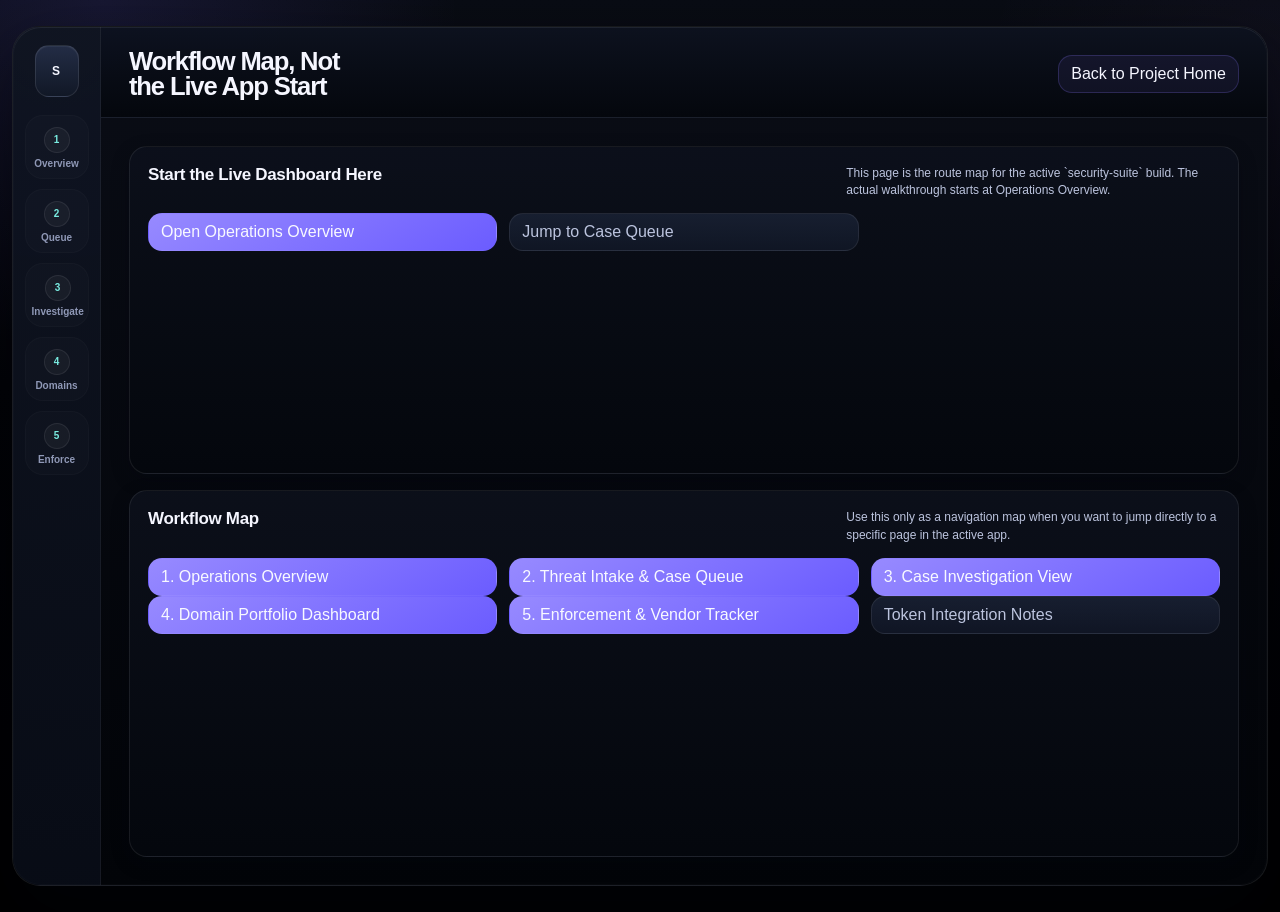
==== commit d33cb7a0: "chore(repo): isolate legacy firecrawl app" ====
--- a/dashboard/security-suite/index.html
+++ b/dashboard/security-suite/index.html
@@ -3,7 +3,7 @@
   <head>
     <meta charset="UTF-8" />
     <meta name="viewport" content="width=device-width, initial-scale=1.0" />
-    <title>Brand Protection Control Center — Workflow Map (Not App Start)</title>
+    <title>Brand Protection Control Center — Active Workflow Map</title>
     <link rel="stylesheet" href="../../design-system/saas-security-neon/tokens.css" />
     <link rel="stylesheet" href="./assets/security-suite.css" />
   </head>
@@ -28,7 +28,7 @@
                 <h1 class="ss-page-title">Workflow Map, Not the Live App Start</h1>
               </div>
               <div class="ss-actions">
-                <a class="ss-link-btn ghost" href="../index.html">Back to Dashboard Home</a>
+                <a class="ss-link-btn ghost" href="../../index.html">Back to Project Home</a>
               </div>
             </div>
           </header>
@@ -37,7 +37,7 @@
             <article class="ss-card">
               <div class="ss-card-title-row">
                 <h2 class="ss-card-title">Start the Live Dashboard Here</h2>
-                <p class="ss-subtle">This page is a route map for the `security-suite` build. The actual walkthrough starts at Operations Overview.</p>
+                <p class="ss-subtle">This page is the route map for the active `security-suite` build. The actual walkthrough starts at Operations Overview.</p>
               </div>
               <div class="ss-kpi-row">
                 <a class="ss-link-btn primary" href="./security-overview.html">Open Operations Overview</a>
@@ -48,7 +48,7 @@
             <article class="ss-card">
               <div class="ss-card-title-row">
                 <h2 class="ss-card-title">Workflow Map</h2>
-                <p class="ss-subtle">Use this only as a navigation map when you want to jump directly to a specific page.</p>
+                <p class="ss-subtle">Use this only as a navigation map when you want to jump directly to a specific page in the active app.</p>
               </div>
               <div class="ss-kpi-row">
                 <a class="ss-link-btn primary" href="./security-overview.html">1. Operations Overview</a>
@@ -58,7 +58,7 @@
               <div class="ss-kpi-row">
                 <a class="ss-link-btn primary" href="./heatmap.html">4. Domain Portfolio Dashboard</a>
                 <a class="ss-link-btn primary" href="./ui-elements.html">5. Enforcement &amp; Vendor Tracker</a>
-                <a class="ss-link-btn" href="../../design-system/saas-security-neon/INTEGRATION.md" target="_blank" rel="noreferrer">Bucket Integration Notes</a>
+                <a class="ss-link-btn" href="../../design-system/saas-security-neon/INTEGRATION.md" target="_blank" rel="noreferrer">Token Integration Notes</a>
               </div>
             </article>
           </section>
